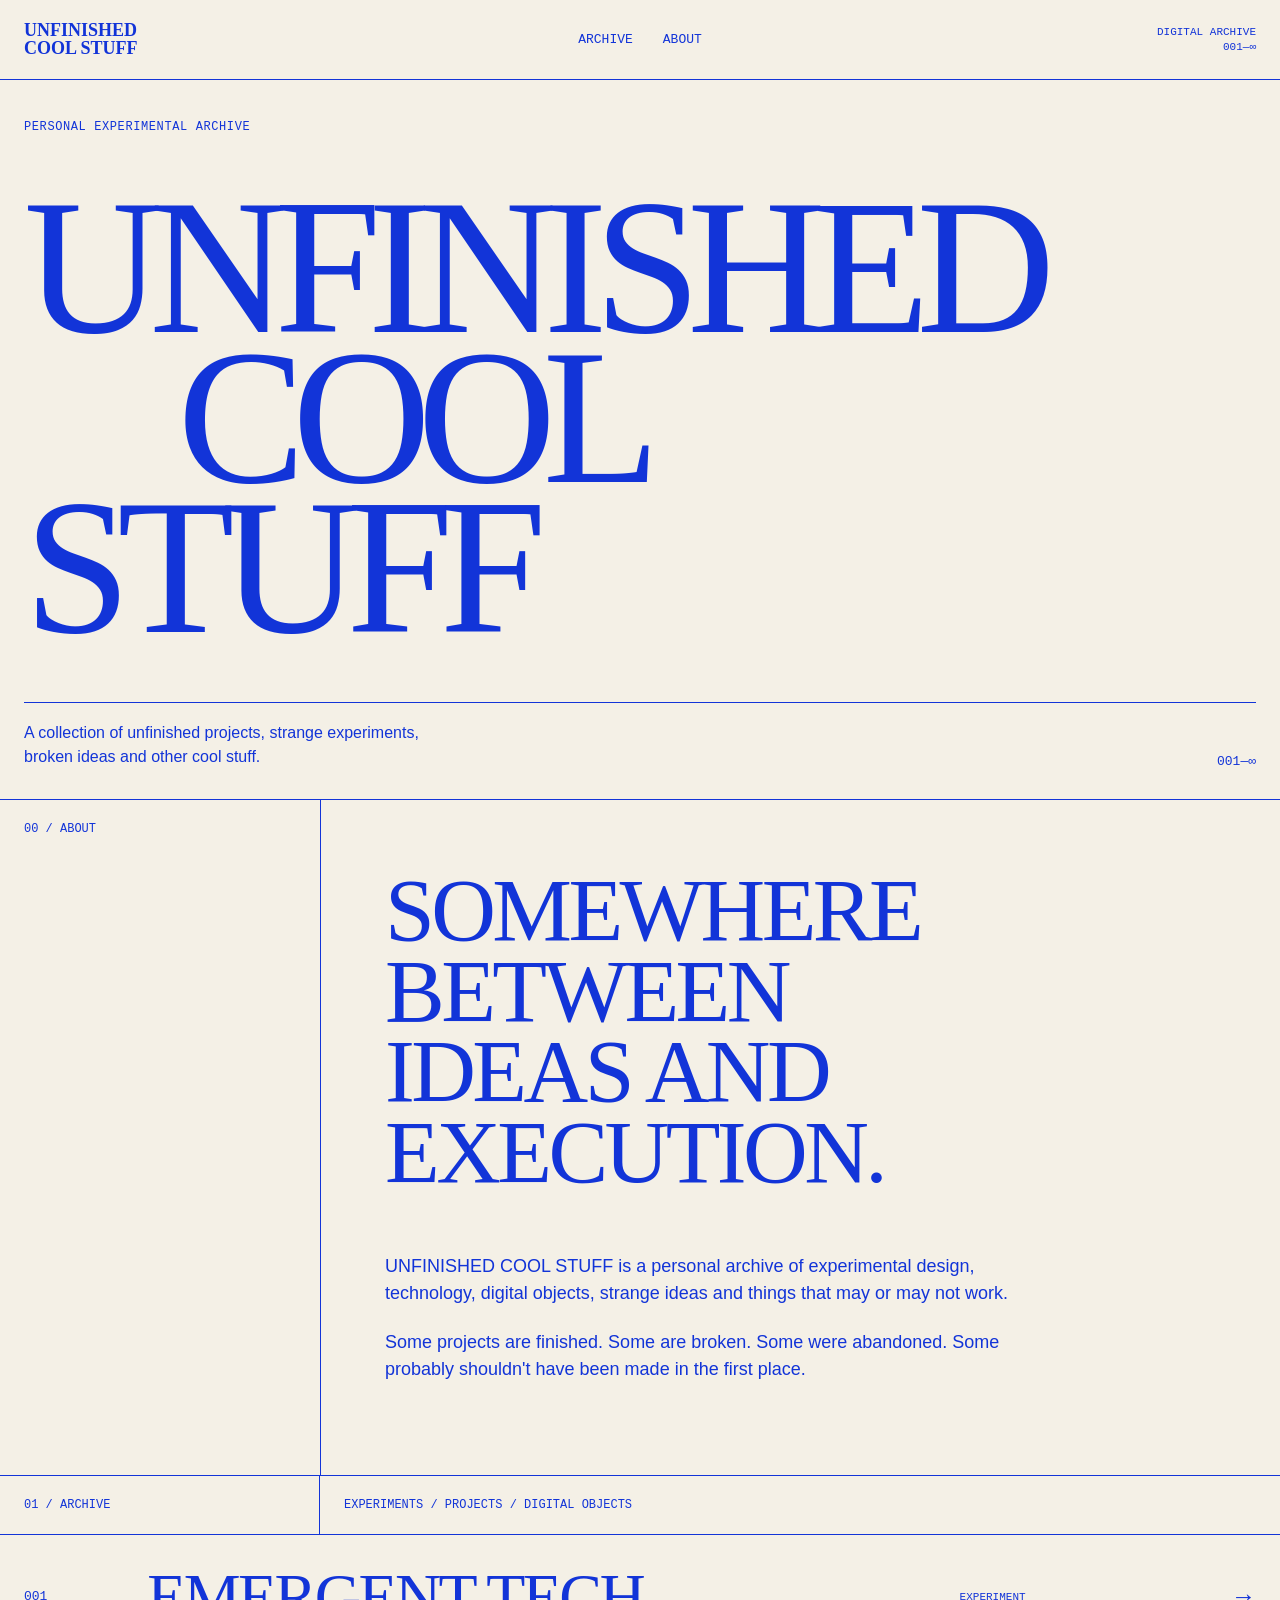
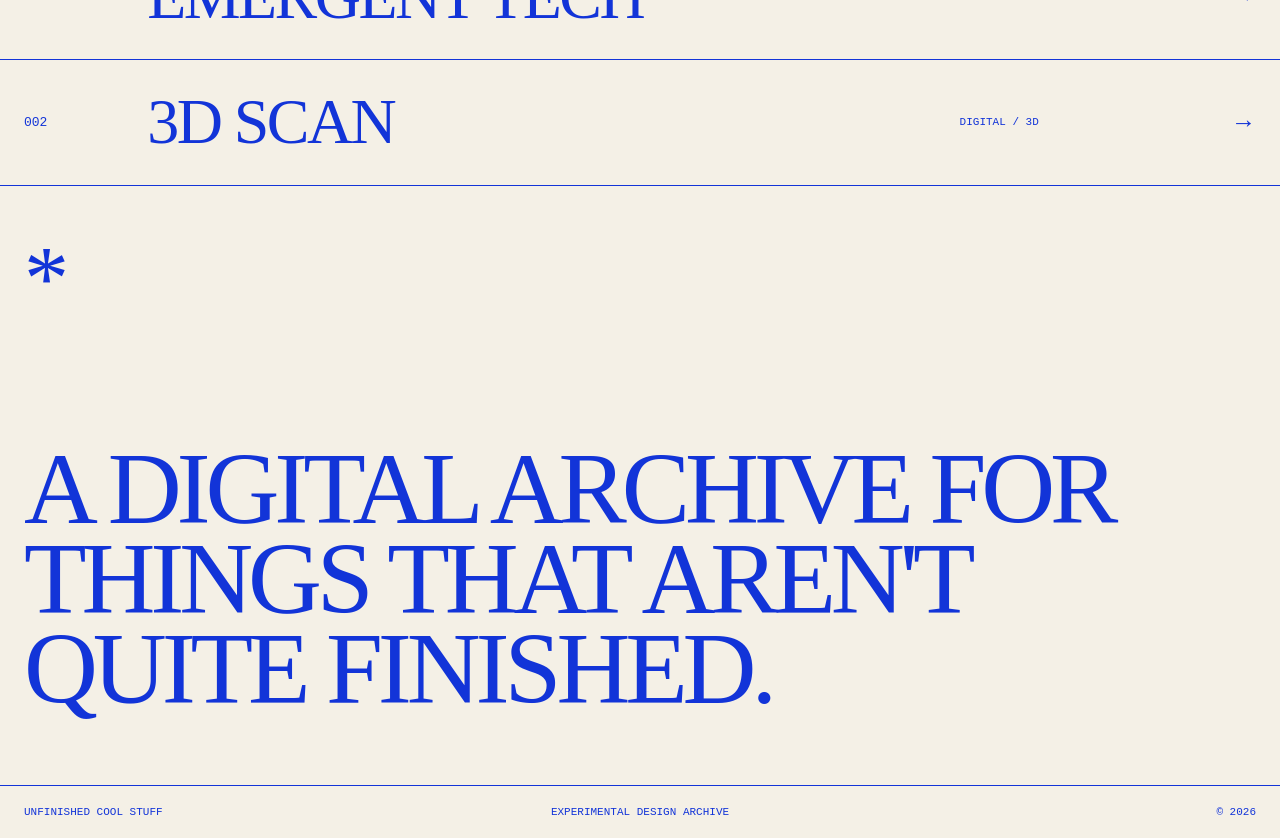
==== index.html @ f350b0df "Modify about section content in index.html Updated the about section text to reflect new content." ====
<!DOCTYPE html>
<html lang="en">
<head>
    <meta charset="UTF-8">
    <meta name="viewport" content="width=device-width, initial-scale=1.0">

    <title>UNFINISHED COOL STUFF</title>

    <link rel="stylesheet" href="style.css">
</head>

<body>

    <!-- =========================
         NAVIGATION
    ========================== -->

    <header class="site-header">

        <div class="site-logo">
            UNFINISHED<br>
            COOL STUFF
        </div>

        <nav class="main-nav">
            <a href="#archive">ARCHIVE</a>
            <a href="#about">ABOUT</a>
        </nav>

        <div class="site-meta">
            DIGITAL ARCHIVE<br>
            001—∞
        </div>

    </header>


    <!-- =========================
         HERO
    ========================== -->

    <main>

        <section class="hero">

            <div class="hero-label">
                PERSONAL EXPERIMENTAL ARCHIVE
            </div>

            <h1>
                UNFINISHED<br>
                <span>COOL</span><br>
                STUFF
            </h1>

            <div class="hero-bottom">

                <p>
                    A collection of unfinished projects,
                    strange experiments, broken ideas and
                    other cool stuff.
                </p>

                <div class="hero-number">
                    001—∞
                </div>

            </div>

        </section>


        <!-- =========================
             ABOUT
        ========================== -->

        <section class="about-section" id="about">

            <div class="section-number">
                00 / ABOUT
            </div>

            <div class="about-content">

                <h2>
    SOMEWHERE BETWEEN<br>
    IDEAS AND EXECUTION.
</h2>

                <p>
                    UNFINISHED COOL STUFF is a personal archive
                    of experimental design, technology,
                    digital objects, strange ideas and things
                    that may or may not work.
                </p>

                <p>
                    Some projects are finished.
                    Some are broken.
                    Some were abandoned.
                    Some probably shouldn't have been made
                    in the first place.
                </p>

            </div>

        </section>


        <!-- =========================
             PROJECT ARCHIVE
        ========================== -->

        <section class="archive-section" id="archive">

            <div class="section-header">

                <div class="section-number">
                    01 / ARCHIVE
                </div>

                <div class="section-description">
                    EXPERIMENTS / PROJECTS / DIGITAL OBJECTS
                </div>

            </div>


            <div class="project-list">

                <!-- PROJECT 001 -->

                <a
                    class="project"
                    href="projects/emergent-tech/"
                >

                    <div class="project-number">
                        001
                    </div>

                    <div class="project-title">
                        EMERGENT TECH
                    </div>

                    <div class="project-type">
                        EXPERIMENT
                    </div>

                    <div class="project-arrow">
                        →
                    </div>

                </a>


                <!-- PROJECT 002 -->

                <a
                    class="project"
                    href="projects/3d-scan/"
                >

                    <div class="project-number">
                        002
                    </div>

                    <div class="project-title">
                        3D SCAN
                    </div>

                    <div class="project-type">
                        DIGITAL / 3D
                    </div>

                    <div class="project-arrow">
                        →
                    </div>

                </a>

            </div>

        </section>


        <!-- =========================
             STATEMENT
        ========================== -->

        <section class="statement-section">

            <div class="statement-mark">
                *
            </div>

            <h2>
                A DIGITAL ARCHIVE FOR
                THINGS THAT AREN'T QUITE
                FINISHED.
            </h2>

        </section>

    </main>


    <!-- =========================
         FOOTER
    ========================== -->

    <footer class="site-footer">

        <div>
            UNFINISHED COOL STUFF
        </div>

        <div>
            EXPERIMENTAL DESIGN ARCHIVE
        </div>

        <div>
            © 2026
        </div>

    </footer>


    <script src="script.js"></script>

</body>
</html>
---- style.css ----
/* =========================================================
   BASIC RESET
========================================================= */

* {
    margin: 0;
    padding: 0;
    box-sizing: border-box;
}

html {
    scroll-behavior: smooth;
}

body {
    background: #f4f0e6;
    color: #1234d8;
    font-family: Arial, Helvetica, sans-serif;
}


/* =========================================================
   GENERAL
========================================================= */

a {
    color: inherit;
    text-decoration: none;
}

p {
    line-height: 1.5;
}


/* =========================================================
   HEADER
========================================================= */

.site-header {
    min-height: 80px;

    display: grid;
    grid-template-columns: 1fr auto 1fr;

    align-items: center;

    border-bottom: 1px solid #1234d8;

    padding: 18px 24px;
}

.site-logo {
    font-family: Georgia, "Times New Roman", serif;

    font-size: 18px;
    line-height: 0.95;

    font-weight: bold;
}

.main-nav {
    display: flex;
    gap: 30px;

    font-family: "Courier New", monospace;
    font-size: 13px;
}

.main-nav a:hover {
    text-decoration: underline;
}

.site-meta {
    justify-self: end;

    font-family: "Courier New", monospace;

    font-size: 11px;
    line-height: 1.3;

    text-align: right;
}


/* =========================================================
   HERO
========================================================= */

.hero {
    min-height: 720px;

    padding: 40px 24px 30px;

    display: flex;
    flex-direction: column;
    justify-content: space-between;

    border-bottom: 1px solid #1234d8;
}

.hero-label {
    font-family: "Courier New", monospace;

    font-size: 12px;
    letter-spacing: 0.05em;
}

.hero h1 {
    font-family: Georgia, "Times New Roman", serif;

    font-size: clamp(80px, 15vw, 230px);

    line-height: 0.78;

    letter-spacing: -0.07em;

    font-weight: normal;

    max-width: 1200px;
}

.hero h1 span {
    margin-left: 12vw;
}

.hero-bottom {
    display: flex;

    justify-content: space-between;

    align-items: end;

    border-top: 1px solid #1234d8;

    padding-top: 18px;
}

.hero-bottom p {
    max-width: 420px;

    font-size: 16px;
}

.hero-number {
    font-family: "Courier New", monospace;

    font-size: 13px;
}


/* =========================================================
   ABOUT
========================================================= */

.about-section {
    display: grid;

    grid-template-columns: 25% 75%;

    border-bottom: 1px solid #1234d8;

    min-height: 500px;
}

.section-number {
    font-family: "Courier New", monospace;

    font-size: 12px;

    padding: 22px 24px;
}

.about-content {
    border-left: 1px solid #1234d8;

    padding: 70px 8vw 70px 5vw;
}

.about-content h2 {
    font-family: Georgia, "Times New Roman", serif;

    font-size: clamp(45px, 7vw, 100px);

    line-height: 0.9;

    font-weight: normal;

    letter-spacing: -0.04em;

    margin-bottom: 60px;
}

.about-content p {
    max-width: 650px;

    font-size: 18px;

    margin-bottom: 22px;
}


/* =========================================================
   ARCHIVE
========================================================= */

.archive-section {
    border-bottom: 1px solid #1234d8;
}

.section-header {
    display: grid;

    grid-template-columns: 25% 75%;

    border-bottom: 1px solid #1234d8;
}

.section-header .section-number {
    border-right: 1px solid #1234d8;
}

.section-description {
    font-family: "Courier New", monospace;

    font-size: 12px;

    padding: 22px 24px;
}


/* =========================================================
   PROJECT LIST
========================================================= */

.project-list {
    width: 100%;
}

.project {
    display: grid;

    grid-template-columns: 10% 1fr 20% 50px;

    align-items: center;

    min-height: 125px;

    padding: 0 24px;

    border-bottom: 1px solid #1234d8;

    transition:
        background 0.2s ease,
        color 0.2s ease;
}

.project:last-child {
    border-bottom: none;
}

.project:hover {
    background: #1234d8;
    color: #f4f0e6;
}

.project-number {
    font-family: "Courier New", monospace;

    font-size: 13px;
}

.project-title {
    font-family: Georgia, "Times New Roman", serif;

    font-size: clamp(32px, 5vw, 70px);

    line-height: 1;

    letter-spacing: -0.04em;
}

.project-type {
    font-family: "Courier New", monospace;

    font-size: 11px;

    justify-self: start;
}

.project-arrow {
    font-size: 25px;

    justify-self: end;
}


/* =========================================================
   STATEMENT
========================================================= */

.statement-section {
    min-height: 600px;

    padding: 70px 24px;

    display: flex;

    flex-direction: column;

    justify-content: space-between;

    border-bottom: 1px solid #1234d8;
}

.statement-mark {
    font-family: Georgia, "Times New Roman", serif;

    font-size: 90px;

    line-height: 0.5;
}

.statement-section h2 {
    max-width: 1100px;

    font-family: Georgia, "Times New Roman", serif;

    font-size: clamp(50px, 8vw, 120px);

    line-height: 0.88;

    font-weight: normal;

    letter-spacing: -0.05em;
}


/* =========================================================
   FOOTER
========================================================= */

.site-footer {
    display: grid;

    grid-template-columns: 1fr 1fr 1fr;

    padding: 20px 24px;

    font-family: "Courier New", monospace;

    font-size: 11px;

    gap: 20px;
}

.site-footer div:nth-child(2) {
    text-align: center;
}

.site-footer div:nth-child(3) {
    text-align: right;
}


/* =========================================================
   PROJECT PAGE
   EMERGENT TECH / SURVIVING SSD
========================================================= */

.project-hero {
    min-height: 520px;

    padding: 40px 24px 50px;

    display: flex;
    flex-direction: column;
    justify-content: space-between;

    border-bottom: 1px solid #1234d8;
}

.project-hero .project-number {
    font-family: "Courier New", monospace;

    font-size: 12px;

    letter-spacing: 0.05em;
}

.project-hero h1 {
    font-family: Georgia, "Times New Roman", serif;

    font-size: clamp(70px, 13vw, 190px);

    line-height: 0.78;

    letter-spacing: -0.07em;

    font-weight: normal;

    max-width: 1200px;
}

.project-description {
    max-width: 600px;

    font-size: 18px;

    margin-top: 40px;
}


/* =========================================================
   PROJECT INFORMATION
========================================================= */

.project-info {
    border-bottom: 1px solid #1234d8;
}

.info-row {
    display: grid;

    grid-template-columns: 25% 75%;

    min-height: 65px;

    align-items: center;

    border-bottom: 1px solid #1234d8;

    padding: 0 24px;
}

.info-row:last-child {
    border-bottom: none;
}

.info-row span:first-child {
    font-family: "Courier New", monospace;

    font-size: 11px;
}

.info-row span:last-child {
    font-size: 14px;
}


/* =========================================================
   PROJECT SECTIONS
========================================================= */

.project-section {
    display: grid;

    grid-template-columns: 25% 75%;

    border-bottom: 1px solid #1234d8;

    min-height: 250px;
}

.section-label {
    font-family: "Courier New", monospace;

    font-size: 11px;

    padding: 24px;

    border-right: 1px solid #1234d8;
}

.project-section > p,
.project-note {
    padding: 60px 8vw 60px 5vw;

    max-width: 800px;

    font-size: 18px;
}


/* =========================================================
   FILE LIST
========================================================= */

.file-list {
    width: 100%;
}

.file-row {
    min-height: 95px;

    display: grid;

    grid-template-columns: 1fr auto;

    align-items: center;

    gap: 20px;

    padding: 20px 24px;

    border-bottom: 1px solid #1234d8;

    transition:
        background 0.2s ease,
        color 0.2s ease;
}

.file-row:last-child {
    border-bottom: none;
}

.file-row:hover {
    background: #1234d8;

    color: #f4f0e6;
}

.file-row span:first-child {
    font-family: Georgia, "Times New Roman", serif;

    font-size: clamp(24px, 3vw, 42px);

    line-height: 1;
}

.file-row span:last-child {
    font-family: "Courier New", monospace;

    font-size: 11px;

    text-align: right;
}


/* =========================================================
   PROJECT PAGE HEADER LINKS
========================================================= */

.site-header a:hover,
.site-footer a:hover {
    text-decoration: underline;
}


/* =========================================================
   MOBILE
========================================================= */

@media (max-width: 700px) {

    .site-header {
        grid-template-columns: 1fr auto;

        gap: 20px;
    }

    .site-meta {
        display: none;
    }

    .main-nav {
        gap: 15px;
    }

    .hero {
        min-height: 600px;

        padding: 30px 18px 20px;
    }

    .hero h1 {
        font-size: 20vw;
    }

    .hero h1 span {
        margin-left: 5vw;
    }

    .hero-bottom {
        flex-direction: column;

        align-items: flex-start;

        gap: 20px;
    }

    .about-section {
        grid-template-columns: 1fr;
    }

    .about-content {
        border-left: none;

        border-top: 1px solid #1234d8;

        padding: 50px 24px;
    }

    .section-header {
        grid-template-columns: 1fr;
    }

    .section-header .section-number {
        border-right: none;
    }

    .project {
        grid-template-columns: 45px 1fr 35px;

        padding: 20px 18px;

        min-height: 110px;
    }

    .project-type {
        display: none;
    }

    .project-title {
        font-size: 9vw;
    }

    .statement-section {
        min-height: 500px;

        padding: 50px 18px;
    }

    .site-footer {
        grid-template-columns: 1fr;

        gap: 10px;

        padding: 20px 18px;
    }

    .site-footer div:nth-child(2),
    .site-footer div:nth-child(3) {
        text-align: left;
    }


    /* PROJECT PAGES */

    .project-hero {
        min-height: 500px;

        padding: 30px 18px 40px;
    }

    .project-hero h1 {
        font-size: 20vw;
    }

    .project-description {
        font-size: 16px;

        margin-top: 30px;
    }

    .info-row {
        grid-template-columns: 1fr;

        gap: 8px;

        min-height: 85px;

        padding: 18px;
    }

    .project-section {
        grid-template-columns: 1fr;
    }

    .section-label {
        border-right: none;

        border-bottom: 1px solid #1234d8;

        padding: 18px;
    }

    .project-section > p,
    .project-note {
        padding: 40px 18px;

        font-size: 16px;
    }

    .file-row {
        grid-template-columns: 1fr;

        gap: 10px;

        padding: 22px 18px;
    }

    .file-row span:last-child {
        text-align: left;
    }

}
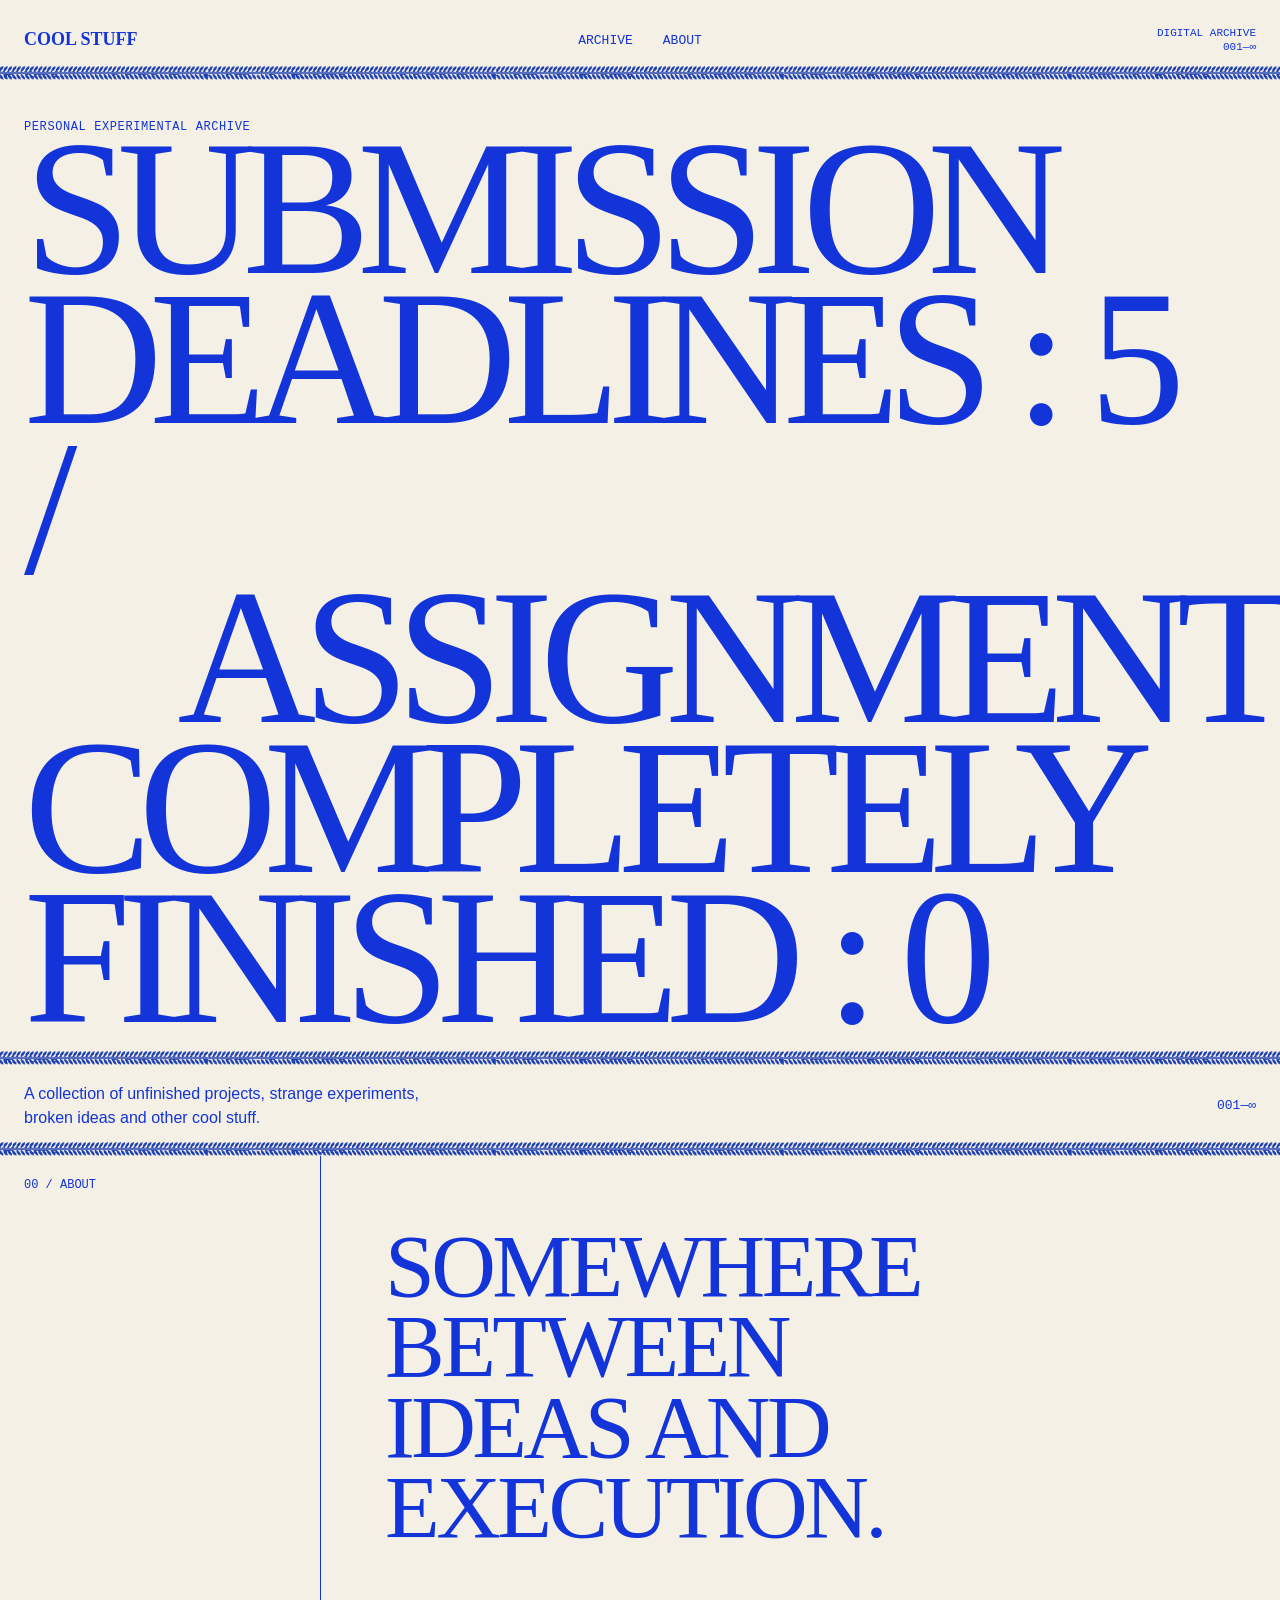
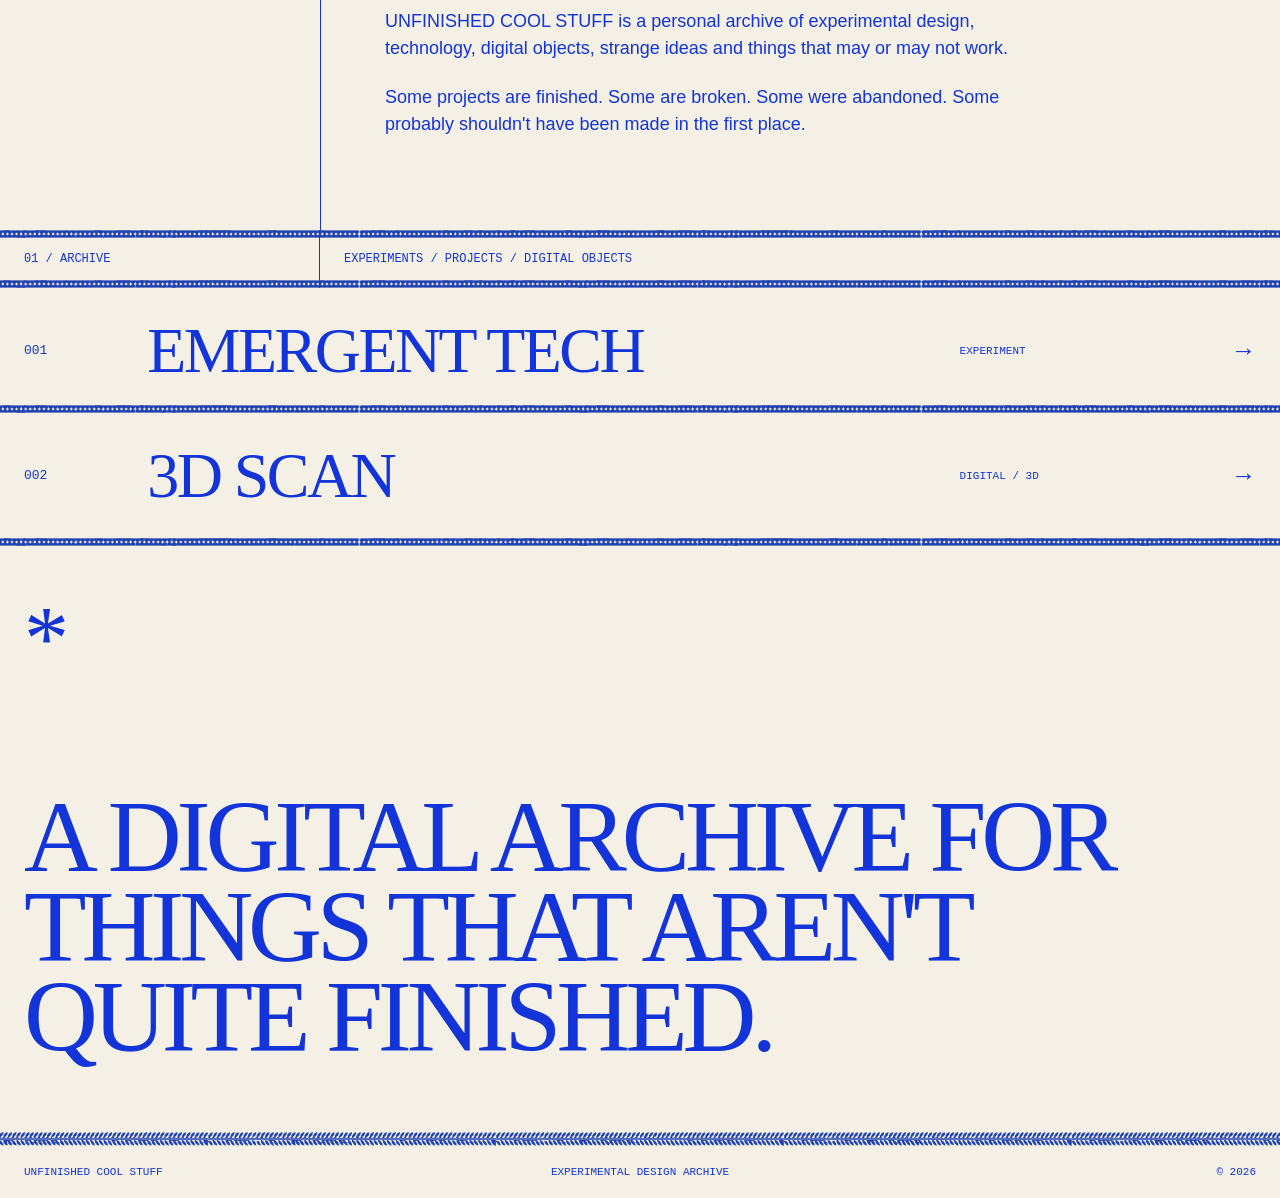
==== commit 557a6195: "Modify hero section with submission details Updated the hero section to include submission deadlines" ====
--- a/index.html
+++ b/index.html
@@ -18,7 +18,7 @@
     <header class="site-header">
 
         <div class="site-logo">
-            UNFINISHED<br>
+           
             COOL STUFF
         </div>
 
@@ -48,10 +48,11 @@
             </div>
 
             <h1>
-                UNFINISHED<br>
-                <span>COOL</span><br>
-                STUFF
-            </h1>
+    SUBMISSION<br>
+    DEADLINES : 5 /<br>
+    <span>ASSIGNMENTS</span><br>
+    COMPLETELY FINISHED : 0
+</h1>
 
             <div class="hero-bottom">
 
--- a/style.css
+++ b/style.css
@@ -34,6 +34,37 @@
 
 
 /* =========================================================
+   PATTERN STRIP
+========================================================= */
+
+/*
+   The original PNG is 843 × 51 px.
+
+   It is displayed at a small height and repeated horizontally.
+   "contain" behaviour is achieved by keeping the image's
+   natural aspect ratio with auto width.
+
+   This replaces the old horizontal blue borders.
+*/
+
+:root {
+    --pattern-height: 14px;
+}
+
+.pattern-strip {
+    width: 100%;
+    height: var(--pattern-height);
+
+    background-image: url("assets/pattern-strip.png");
+    background-repeat: repeat-x;
+    background-position: center center;
+    background-size: auto var(--pattern-height);
+
+    flex-shrink: 0;
+}
+
+
+/* =========================================================
    HEADER
 ========================================================= */
 
@@ -45,9 +76,26 @@
 
     align-items: center;
 
-    border-bottom: 1px solid #1234d8;
-
     padding: 18px 24px;
+
+    position: relative;
+}
+
+.site-header::after {
+    content: "";
+
+    position: absolute;
+
+    left: 0;
+    right: 0;
+    bottom: 0;
+
+    height: var(--pattern-height);
+
+    background-image: url("assets/pattern-strip.png");
+    background-repeat: repeat-x;
+    background-position: center center;
+    background-size: auto var(--pattern-height);
 }
 
 .site-logo {
@@ -90,13 +138,30 @@
 .hero {
     min-height: 720px;
 
-    padding: 40px 24px 30px;
+    padding: 40px 24px 35px;
 
     display: flex;
     flex-direction: column;
     justify-content: space-between;
 
-    border-bottom: 1px solid #1234d8;
+    position: relative;
+}
+
+.hero::after {
+    content: "";
+
+    position: absolute;
+
+    left: 0;
+    right: 0;
+    bottom: 0;
+
+    height: var(--pattern-height);
+
+    background-image: url("assets/pattern-strip.png");
+    background-repeat: repeat-x;
+    background-position: center center;
+    background-size: auto var(--pattern-height);
 }
 
 .hero-label {
@@ -129,23 +194,48 @@
 
     justify-content: space-between;
 
-    align-items: end;
-
-    border-top: 1px solid #1234d8;
+    align-items: center;
 
     padding-top: 18px;
+
+    position: relative;
+}
+
+.hero-bottom::before {
+    content: "";
+
+    position: absolute;
+
+    left: -24px;
+    right: -24px;
+    top: 18px;
+
+    height: var(--pattern-height);
+
+    background-image: url("assets/pattern-strip.png");
+    background-repeat: repeat-x;
+    background-position: center center;
+    background-size: auto var(--pattern-height);
 }
 
 .hero-bottom p {
     max-width: 420px;
 
     font-size: 16px;
+
+    padding-top: 22px;
+
+    transform: translateY(9px);
 }
 
 .hero-number {
     font-family: "Courier New", monospace;
 
     font-size: 13px;
+
+    padding-top: 22px;
+
+    transform: translateY(9px);
 }
 
 
@@ -158,9 +248,9 @@
 
     grid-template-columns: 25% 75%;
 
-    border-bottom: 1px solid #1234d8;
-
     min-height: 500px;
+
+    position: relative;
 }
 
 .section-number {
@@ -205,7 +295,7 @@
 ========================================================= */
 
 .archive-section {
-    border-bottom: 1px solid #1234d8;
+    position: relative;
 }
 
 .section-header {
@@ -213,11 +303,53 @@
 
     grid-template-columns: 25% 75%;
 
-    border-bottom: 1px solid #1234d8;
+    position: relative;
+}
+
+
+/* Small pattern separator over ARCHIVE heading */
+
+.archive-section::before {
+    content: "";
+
+    position: absolute;
+
+    left: 0;
+    right: 0;
+    top: 0;
+
+    height: 8px;
+
+    background-image: url("assets/pattern-list.png");
+    background-repeat: repeat-x;
+    background-position: center center;
+    background-size: auto 8px;
+}
+
+
+/* Small pattern separator under ARCHIVE heading */
+
+.section-header::after {
+    content: "";
+
+    position: absolute;
+
+    left: 0;
+    right: 0;
+    bottom: 0;
+
+    height: 8px;
+
+    background-image: url("assets/pattern-list.png");
+    background-repeat: repeat-x;
+    background-position: center center;
+    background-size: auto 8px;
 }
 
 .section-header .section-number {
     border-right: 1px solid #1234d8;
+
+    padding-bottom: 22px;
 }
 
 .section-description {
@@ -248,16 +380,50 @@
 
     padding: 0 24px;
 
-    border-bottom: 1px solid #1234d8;
+    position: relative;
 
     transition:
         background 0.2s ease,
         color 0.2s ease;
 }
 
-.project:last-child {
-    border-bottom: none;
-}
+
+/* Small pattern between projects */
+
+.project:not(:last-child)::after {
+    content: "";
+
+    position: absolute;
+
+    left: 0;
+    right: 0;
+    bottom: 0;
+
+    height: 8px;
+
+    background-image: url("assets/pattern-list.png");
+    background-repeat: repeat-x;
+    background-position: center center;
+    background-size: auto 8px;
+}
+
+
+/* Small pattern at bottom of entire list */
+
+.project-list::after {
+    content: "";
+
+    display: block;
+
+    width: 100%;
+    height: 8px;
+
+    background-image: url("assets/pattern-list.png");
+    background-repeat: repeat-x;
+    background-position: center center;
+    background-size: auto 8px;
+}
+
 
 .project:hover {
     background: #1234d8;
@@ -302,7 +468,7 @@
 .statement-section {
     min-height: 600px;
 
-    padding: 70px 24px;
+    padding: 70px 24px calc(70px + var(--pattern-height));
 
     display: flex;
 
@@ -310,7 +476,24 @@
 
     justify-content: space-between;
 
-    border-bottom: 1px solid #1234d8;
+    position: relative;
+}
+
+.statement-section::after {
+    content: "";
+
+    position: absolute;
+
+    left: 0;
+    right: 0;
+    bottom: 0;
+
+    height: var(--pattern-height);
+
+    background-image: url("assets/pattern-strip.png");
+    background-repeat: repeat-x;
+    background-position: center center;
+    background-size: auto var(--pattern-height);
 }
 
 .statement-mark {
@@ -365,19 +548,35 @@
 
 /* =========================================================
    PROJECT PAGE
-   EMERGENT TECH / SURVIVING SSD
 ========================================================= */
 
 .project-hero {
     min-height: 520px;
 
-    padding: 40px 24px 50px;
+    padding: 40px 24px calc(50px + var(--pattern-height));
 
     display: flex;
     flex-direction: column;
     justify-content: space-between;
 
-    border-bottom: 1px solid #1234d8;
+    position: relative;
+}
+
+.project-hero::after {
+    content: "";
+
+    position: absolute;
+
+    left: 0;
+    right: 0;
+    bottom: 0;
+
+    height: var(--pattern-height);
+
+    background-image: url("assets/pattern-strip.png");
+    background-repeat: repeat-x;
+    background-position: center center;
+    background-size: auto var(--pattern-height);
 }
 
 .project-hero .project-number {
@@ -416,7 +615,7 @@
 ========================================================= */
 
 .project-info {
-    border-bottom: 1px solid #1234d8;
+    position: relative;
 }
 
 .info-row {
@@ -428,13 +627,26 @@
 
     align-items: center;
 
-    border-bottom: 1px solid #1234d8;
-
     padding: 0 24px;
-}
-
-.info-row:last-child {
-    border-bottom: none;
+
+    position: relative;
+}
+
+.info-row:not(:last-child)::after {
+    content: "";
+
+    position: absolute;
+
+    left: 0;
+    right: 0;
+    bottom: 0;
+
+    height: var(--pattern-height);
+
+    background-image: url("assets/pattern-strip.png");
+    background-repeat: repeat-x;
+    background-position: center center;
+    background-size: auto var(--pattern-height);
 }
 
 .info-row span:first-child {
@@ -457,9 +669,26 @@
 
     grid-template-columns: 25% 75%;
 
-    border-bottom: 1px solid #1234d8;
-
     min-height: 250px;
+
+    position: relative;
+}
+
+.project-section::after {
+    content: "";
+
+    position: absolute;
+
+    left: 0;
+    right: 0;
+    bottom: 0;
+
+    height: var(--pattern-height);
+
+    background-image: url("assets/pattern-strip.png");
+    background-repeat: repeat-x;
+    background-position: center center;
+    background-size: auto var(--pattern-height);
 }
 
 .section-label {
@@ -474,7 +703,7 @@
 
 .project-section > p,
 .project-note {
-    padding: 60px 8vw 60px 5vw;
+    padding: 60px 8vw calc(60px + var(--pattern-height)) 5vw;
 
     max-width: 800px;
 
@@ -503,15 +732,28 @@
 
     padding: 20px 24px;
 
-    border-bottom: 1px solid #1234d8;
+    position: relative;
 
     transition:
         background 0.2s ease,
         color 0.2s ease;
 }
 
-.file-row:last-child {
-    border-bottom: none;
+.file-row:not(:last-child)::after {
+    content: "";
+
+    position: absolute;
+
+    left: 0;
+    right: 0;
+    bottom: 0;
+
+    height: var(--pattern-height);
+
+    background-image: url("assets/pattern-strip.png");
+    background-repeat: repeat-x;
+    background-position: center center;
+    background-size: auto var(--pattern-height);
 }
 
 .file-row:hover {
@@ -553,10 +795,19 @@
 
 @media (max-width: 700px) {
 
+    :root {
+        --pattern-height: 12px;
+    }
+
+
+    /* HEADER */
+
     .site-header {
         grid-template-columns: 1fr auto;
 
         gap: 20px;
+
+        padding: 18px 18px 30px;
     }
 
     .site-meta {
@@ -567,10 +818,13 @@
         gap: 15px;
     }
 
+
+    /* HERO */
+
     .hero {
         min-height: 600px;
 
-        padding: 30px 18px 20px;
+        padding: 30px 18px 42px;
     }
 
     .hero h1 {
@@ -589,25 +843,62 @@
         gap: 20px;
     }
 
+
+    /* ABOUT */
+
     .about-section {
         grid-template-columns: 1fr;
+
+        padding-bottom: var(--pattern-height);
     }
 
     .about-content {
         border-left: none;
 
-        border-top: 1px solid #1234d8;
-
-        padding: 50px 24px;
-    }
+        padding: 50px 24px 70px;
+
+        position: relative;
+    }
+
+    .about-content::before {
+        content: "";
+
+        position: absolute;
+
+        left: 0;
+        right: 0;
+        top: 0;
+
+        height: var(--pattern-height);
+
+        background-image: url("assets/pattern-strip.png");
+        background-repeat: repeat-x;
+        background-position: center center;
+        background-size: auto var(--pattern-height);
+    }
+
+
+    /* ARCHIVE */
 
     .section-header {
         grid-template-columns: 1fr;
+
+        padding-bottom: var(--pattern-height);
     }
 
     .section-header .section-number {
         border-right: none;
-    }
+
+        padding-bottom: 22px;
+    }
+
+    .section-description {
+        padding-top: 0;
+        padding-bottom: 22px;
+    }
+
+
+    /* PROJECTS */
 
     .project {
         grid-template-columns: 45px 1fr 35px;
@@ -625,11 +916,17 @@
         font-size: 9vw;
     }
 
+
+    /* STATEMENT */
+
     .statement-section {
         min-height: 500px;
 
-        padding: 50px 18px;
-    }
+        padding: 50px 18px calc(50px + var(--pattern-height));
+    }
+
+
+    /* FOOTER */
 
     .site-footer {
         grid-template-columns: 1fr;
@@ -650,7 +947,7 @@
     .project-hero {
         min-height: 500px;
 
-        padding: 30px 18px 40px;
+        padding: 30px 18px calc(40px + var(--pattern-height));
     }
 
     .project-hero h1 {
@@ -680,14 +977,33 @@
     .section-label {
         border-right: none;
 
-        border-bottom: 1px solid #1234d8;
-
         padding: 18px;
+
+        position: relative;
+
+        padding-bottom: 30px;
+    }
+
+    .section-label::after {
+        content: "";
+
+        position: absolute;
+
+        left: 0;
+        right: 0;
+        bottom: 0;
+
+        height: var(--pattern-height);
+
+        background-image: url("assets/pattern-strip.png");
+        background-repeat: repeat-x;
+        background-position: center center;
+        background-size: auto var(--pattern-height);
     }
 
     .project-section > p,
     .project-note {
-        padding: 40px 18px;
+        padding: 40px 18px calc(40px + var(--pattern-height));
 
         font-size: 16px;
     }
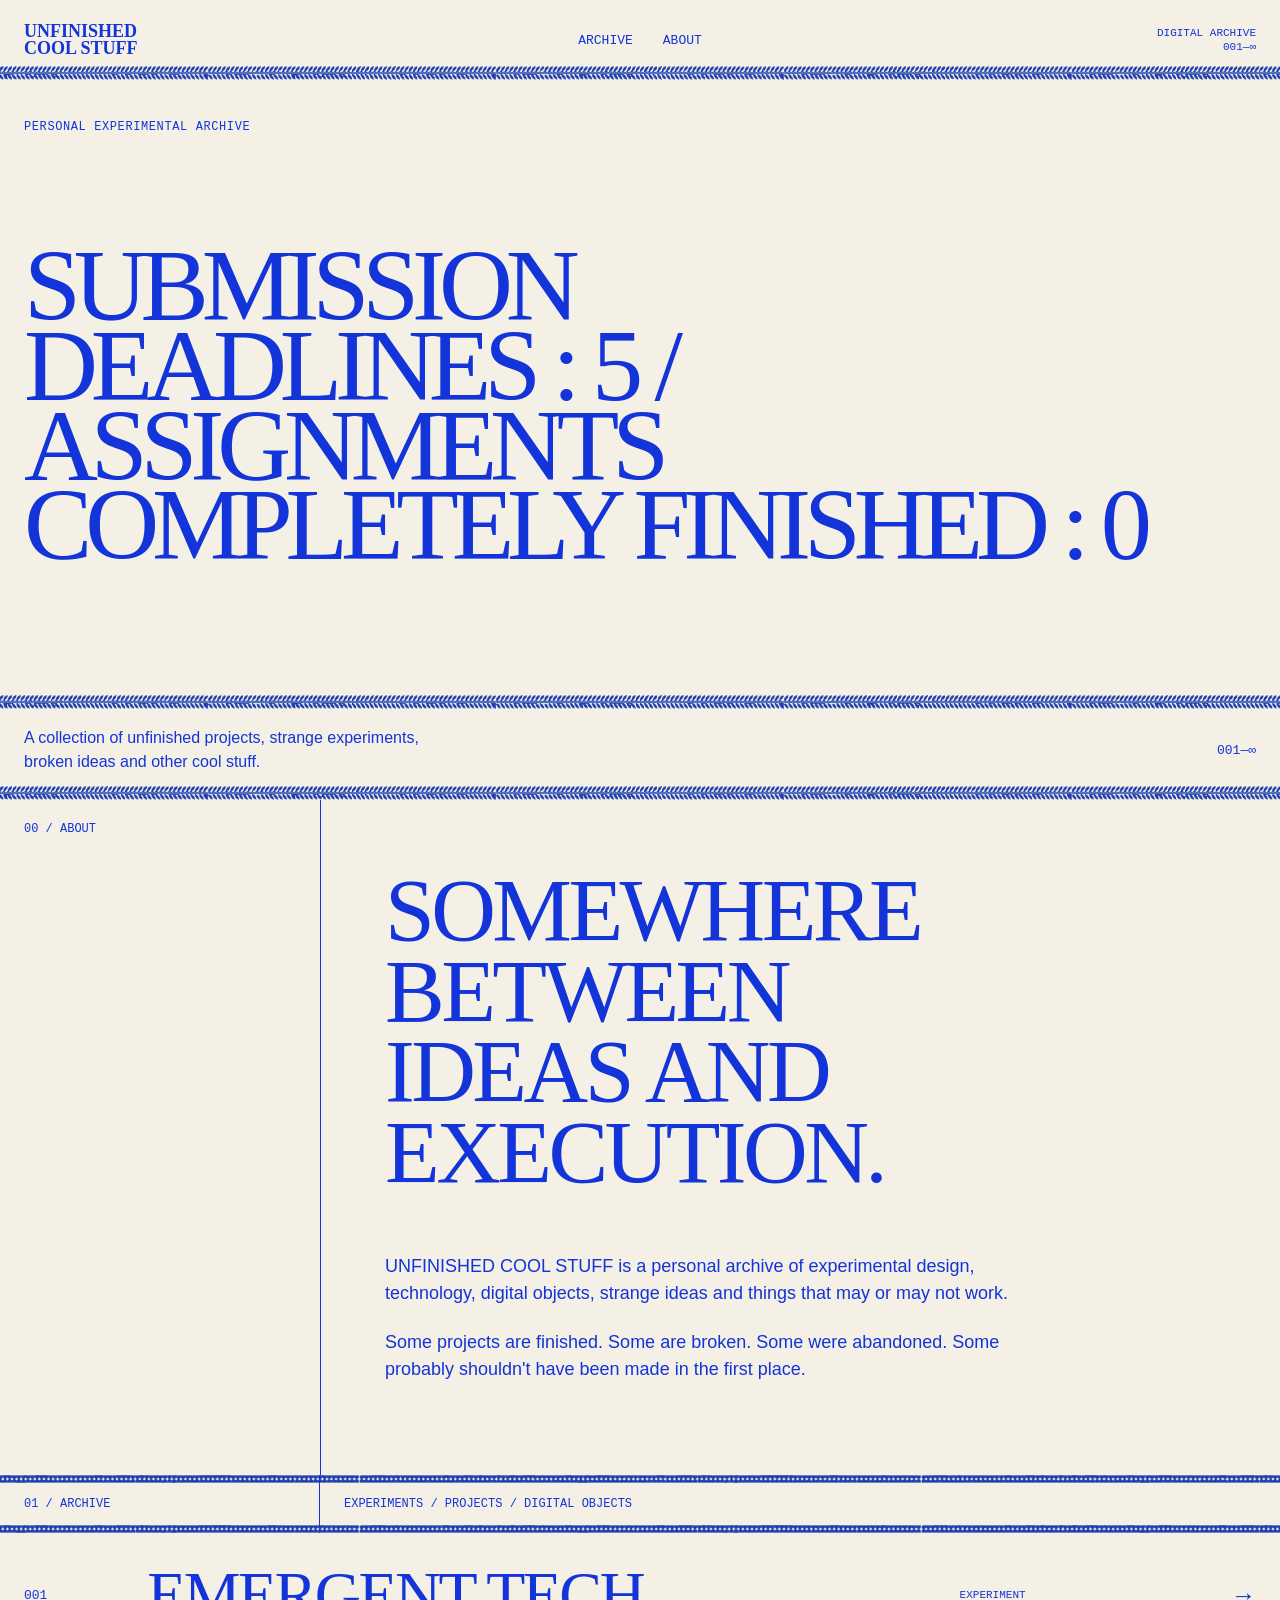
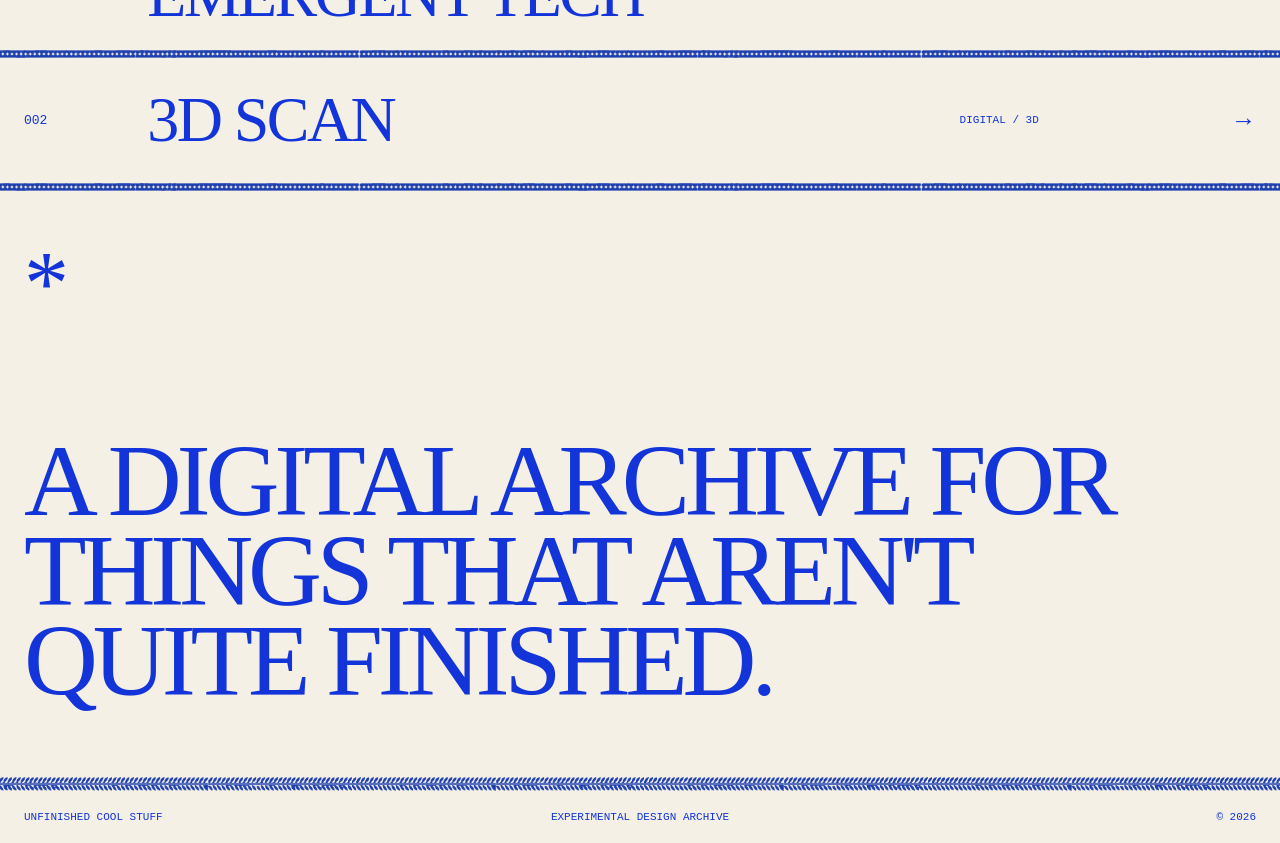
==== commit 2e8e1495: "Fix HTML structure and formatting" ====
--- a/index.html
+++ b/index.html
@@ -18,9 +18,9 @@
     <header class="site-header">
 
         <div class="site-logo">
-           
-            COOL STUFF
-        </div>
+    UNFINISHED<br>
+    COOL STUFF
+</div>
 
         <nav class="main-nav">
             <a href="#archive">ARCHIVE</a>
@@ -50,7 +50,7 @@
             <h1>
     SUBMISSION<br>
     DEADLINES : 5 /<br>
-    <span>ASSIGNMENTS</span><br>
+    ASSIGNMENTS<br>
     COMPLETELY FINISHED : 0
 </h1>
 
--- a/style.css
+++ b/style.css
@@ -174,7 +174,7 @@
 .hero h1 {
     font-family: Georgia, "Times New Roman", serif;
 
-    font-size: clamp(80px, 15vw, 230px);
+    font-size: clamp(55px, 8vw, 120px);
 
     line-height: 0.78;
 
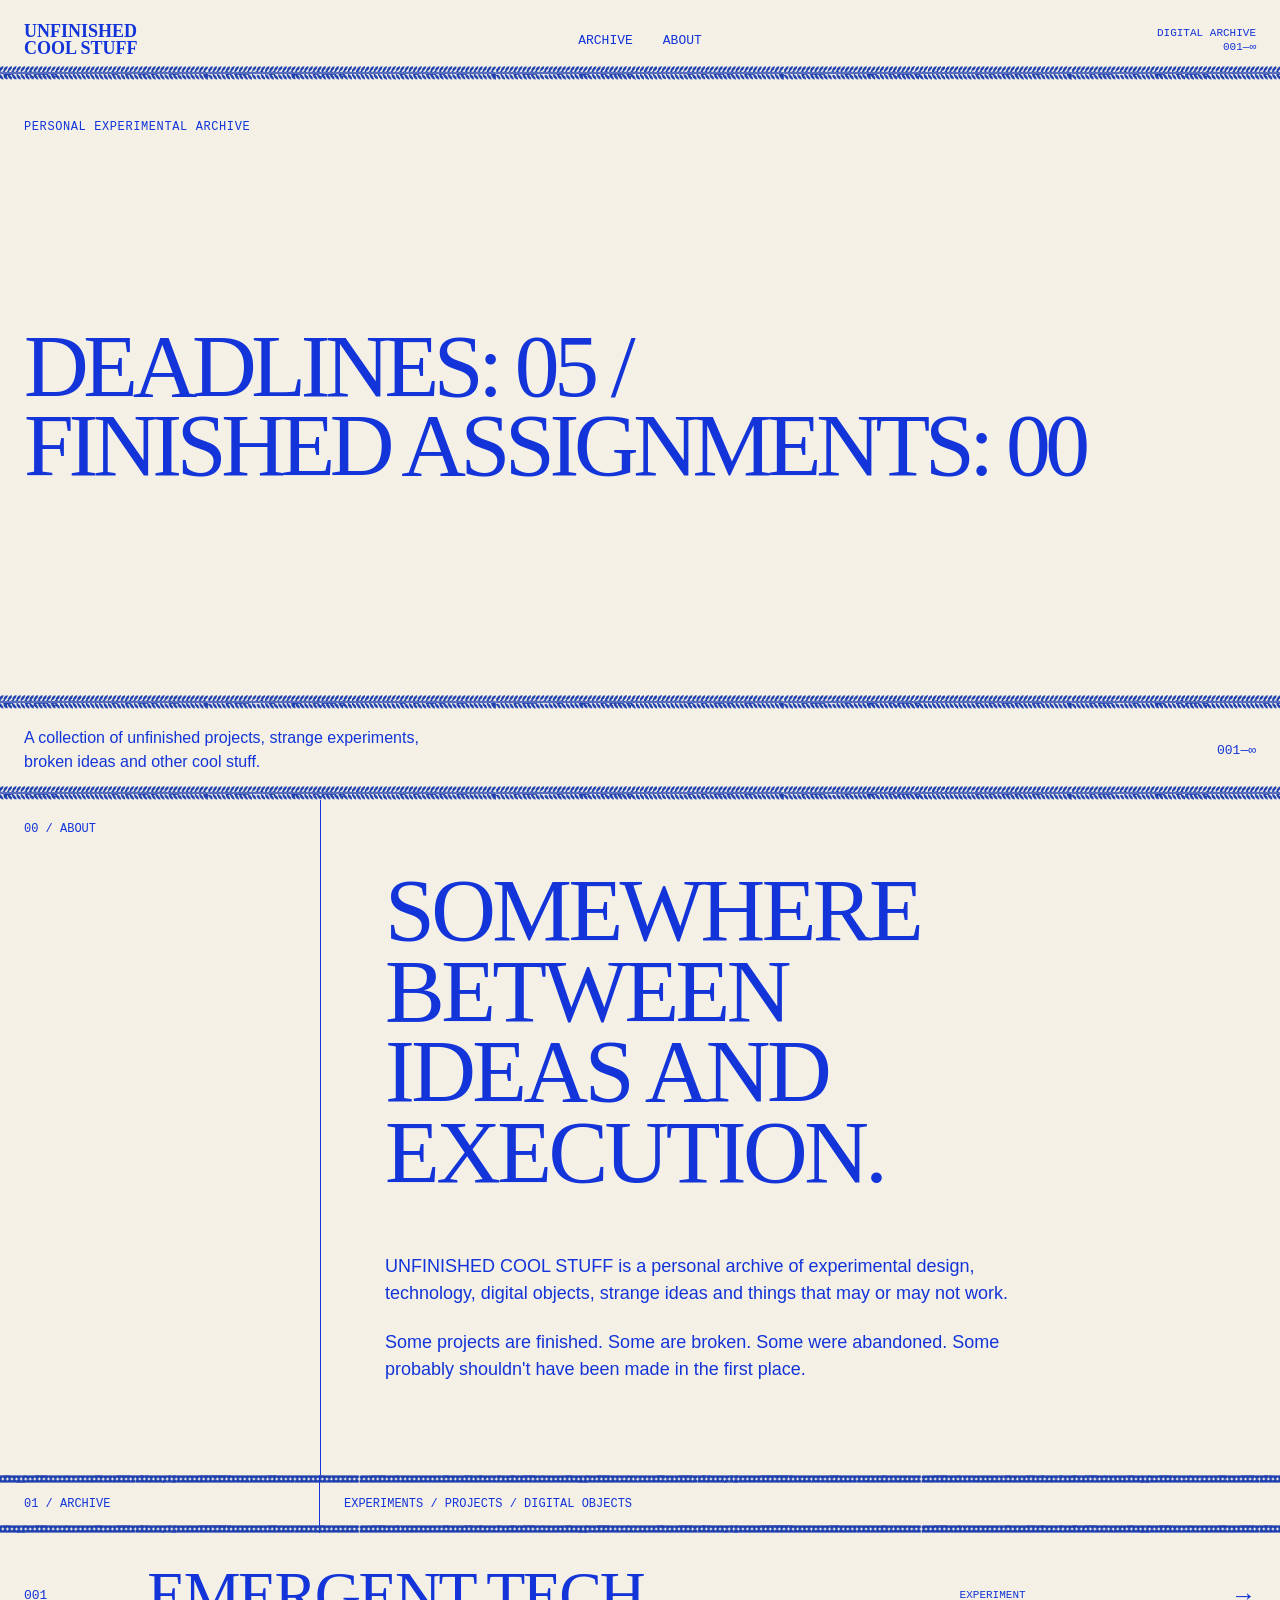
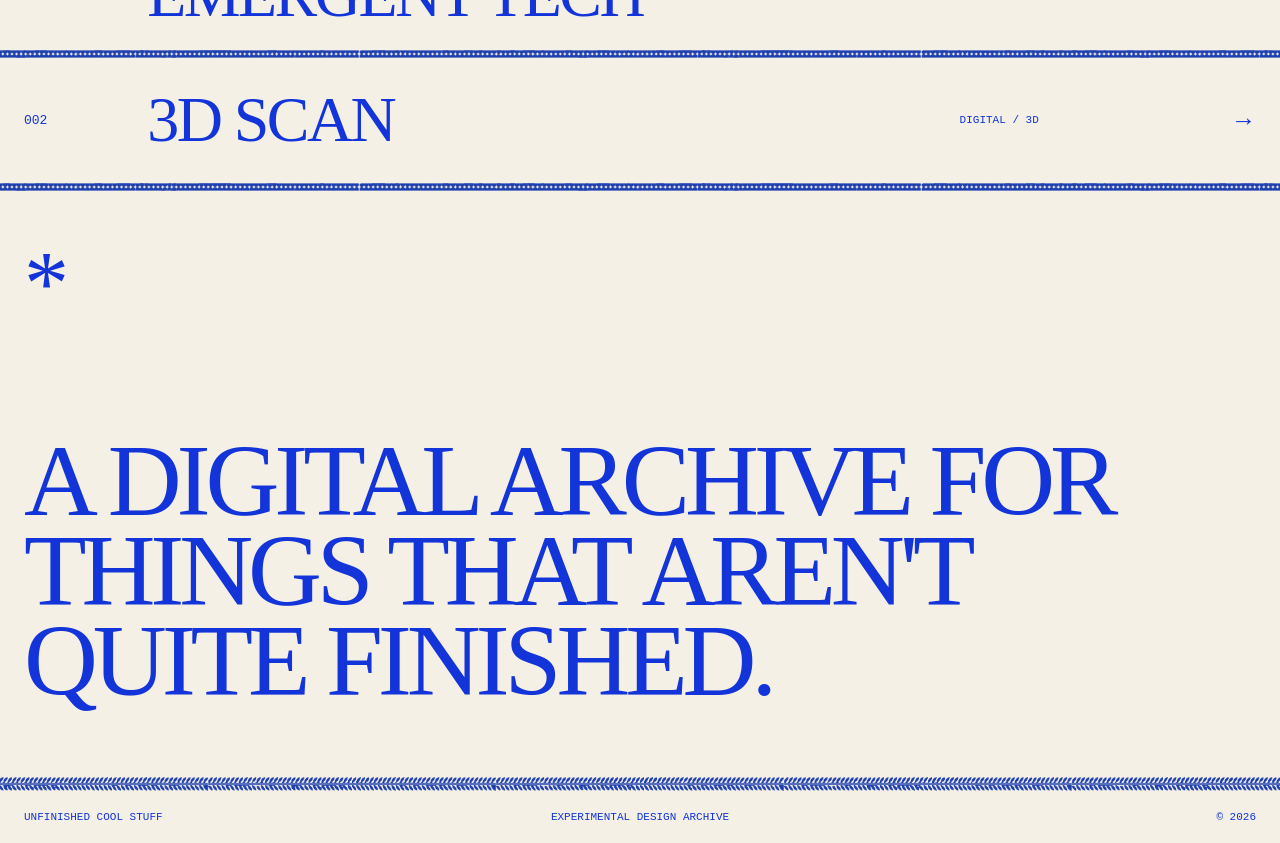
==== commit 0b098625: "Fix formatting issues in index.html" ====
--- a/index.html
+++ b/index.html
@@ -48,10 +48,8 @@
             </div>
 
             <h1>
-    SUBMISSION<br>
-    DEADLINES : 5 /<br>
-    ASSIGNMENTS<br>
-    COMPLETELY FINISHED : 0
+    DEADLINES: 05 /<br>
+    FINISHED ASSIGNMENTS: 00
 </h1>
 
             <div class="hero-bottom">
--- a/style.css
+++ b/style.css
@@ -174,15 +174,15 @@
 .hero h1 {
     font-family: Georgia, "Times New Roman", serif;
 
-    font-size: clamp(55px, 8vw, 120px);
-
-    line-height: 0.78;
-
-    letter-spacing: -0.07em;
+    font-size: clamp(55px, 7vw, 120px);
+
+    line-height: 0.88;
+
+    letter-spacing: -0.06em;
 
     font-weight: normal;
 
-    max-width: 1200px;
+    max-width: 1400px;
 }
 
 .hero h1 span {
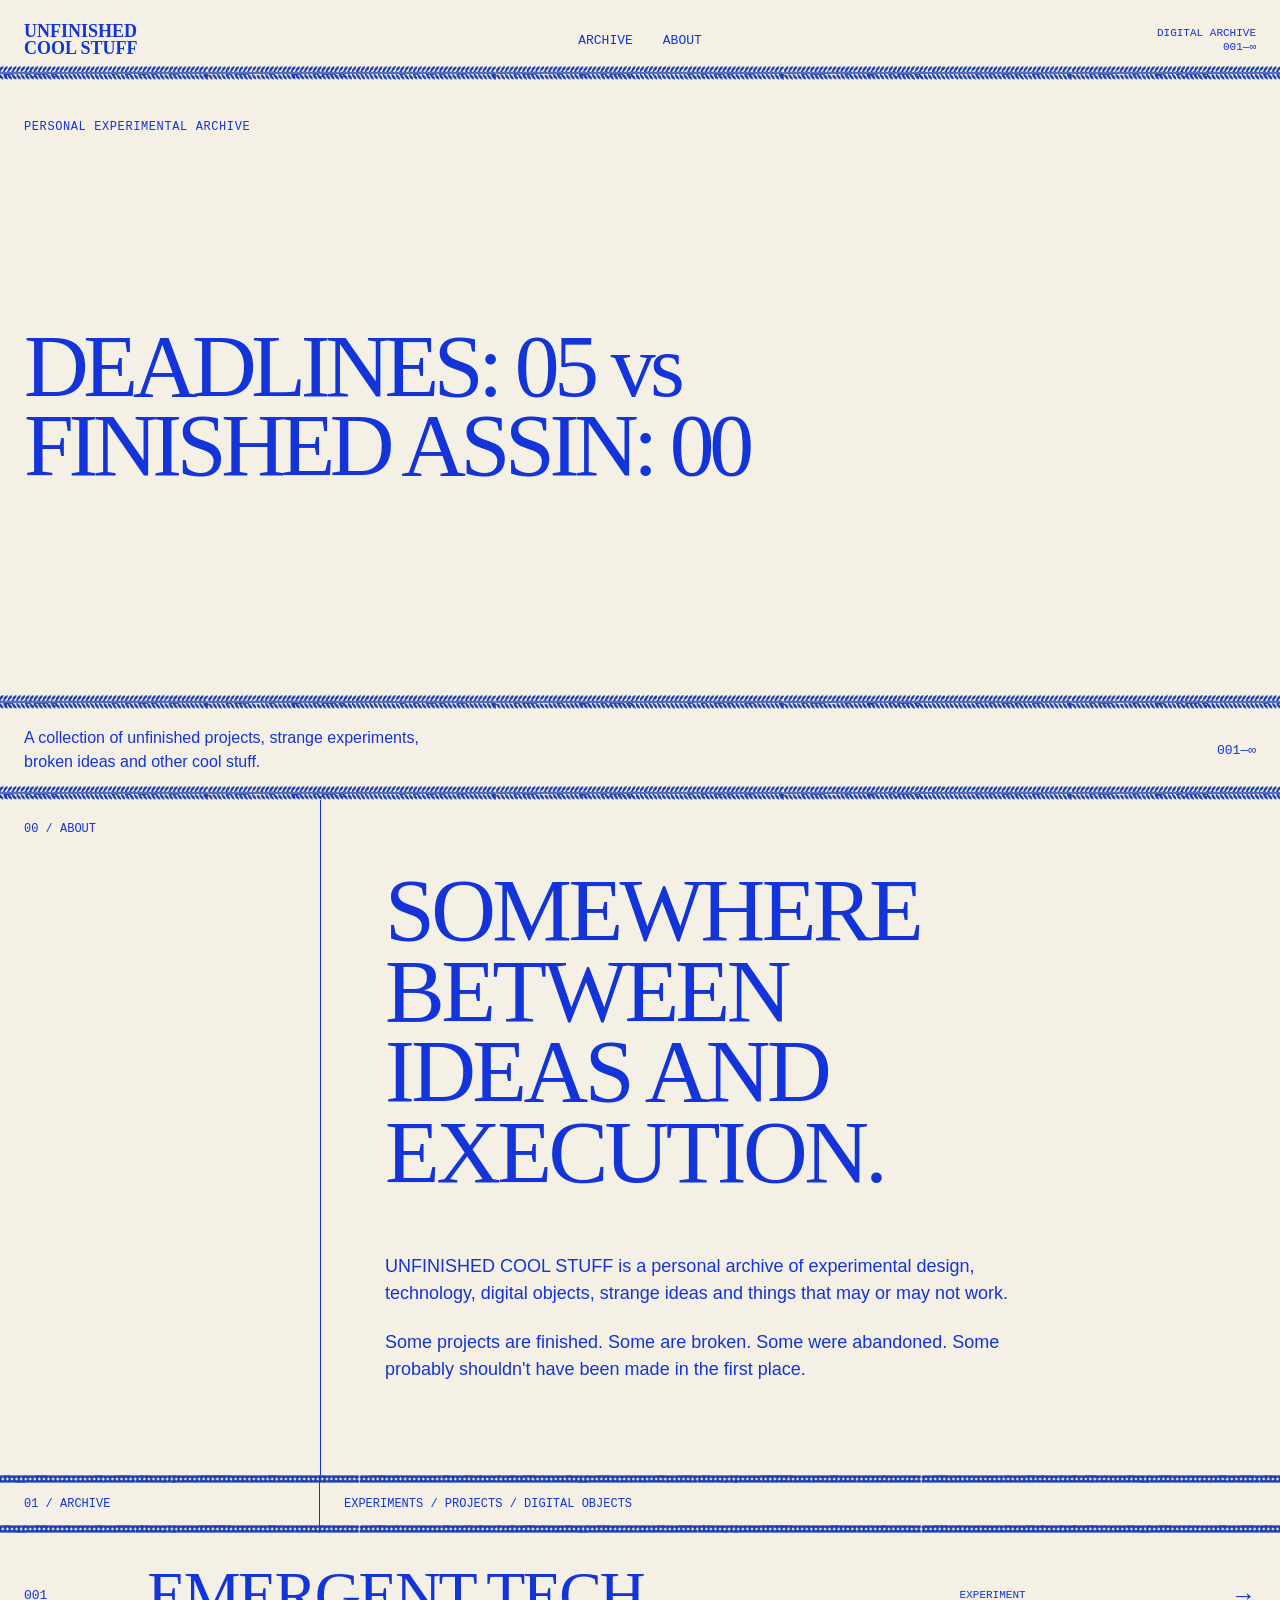
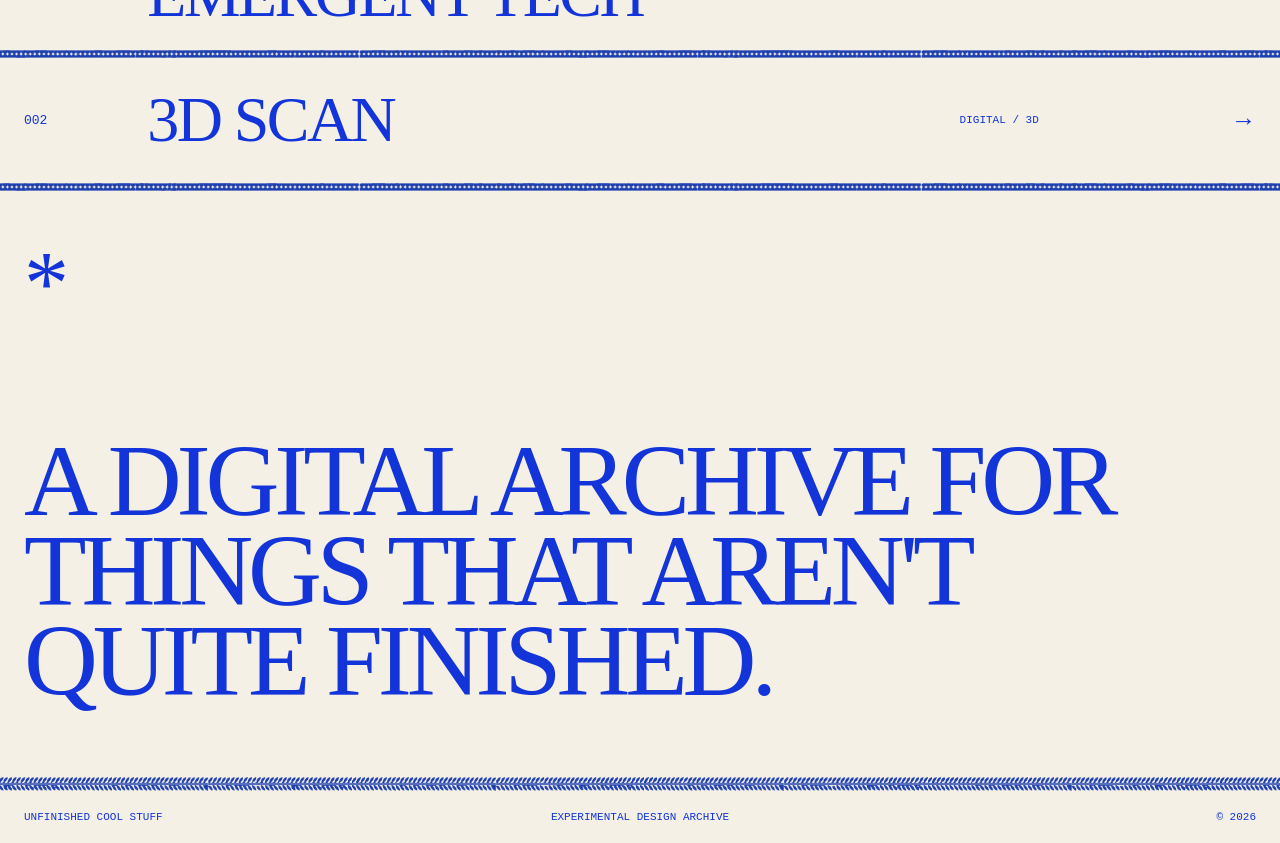
==== commit fd401272: "Fix HTML formatting and update project details" ====
--- a/index.html
+++ b/index.html
@@ -48,8 +48,8 @@
             </div>
 
             <h1>
-    DEADLINES: 05 /<br>
-    FINISHED ASSIGNMENTS: 00
+    DEADLINES: 05 vs<br>
+    FINISHED ASSIN: 00
 </h1>
 
             <div class="hero-bottom">
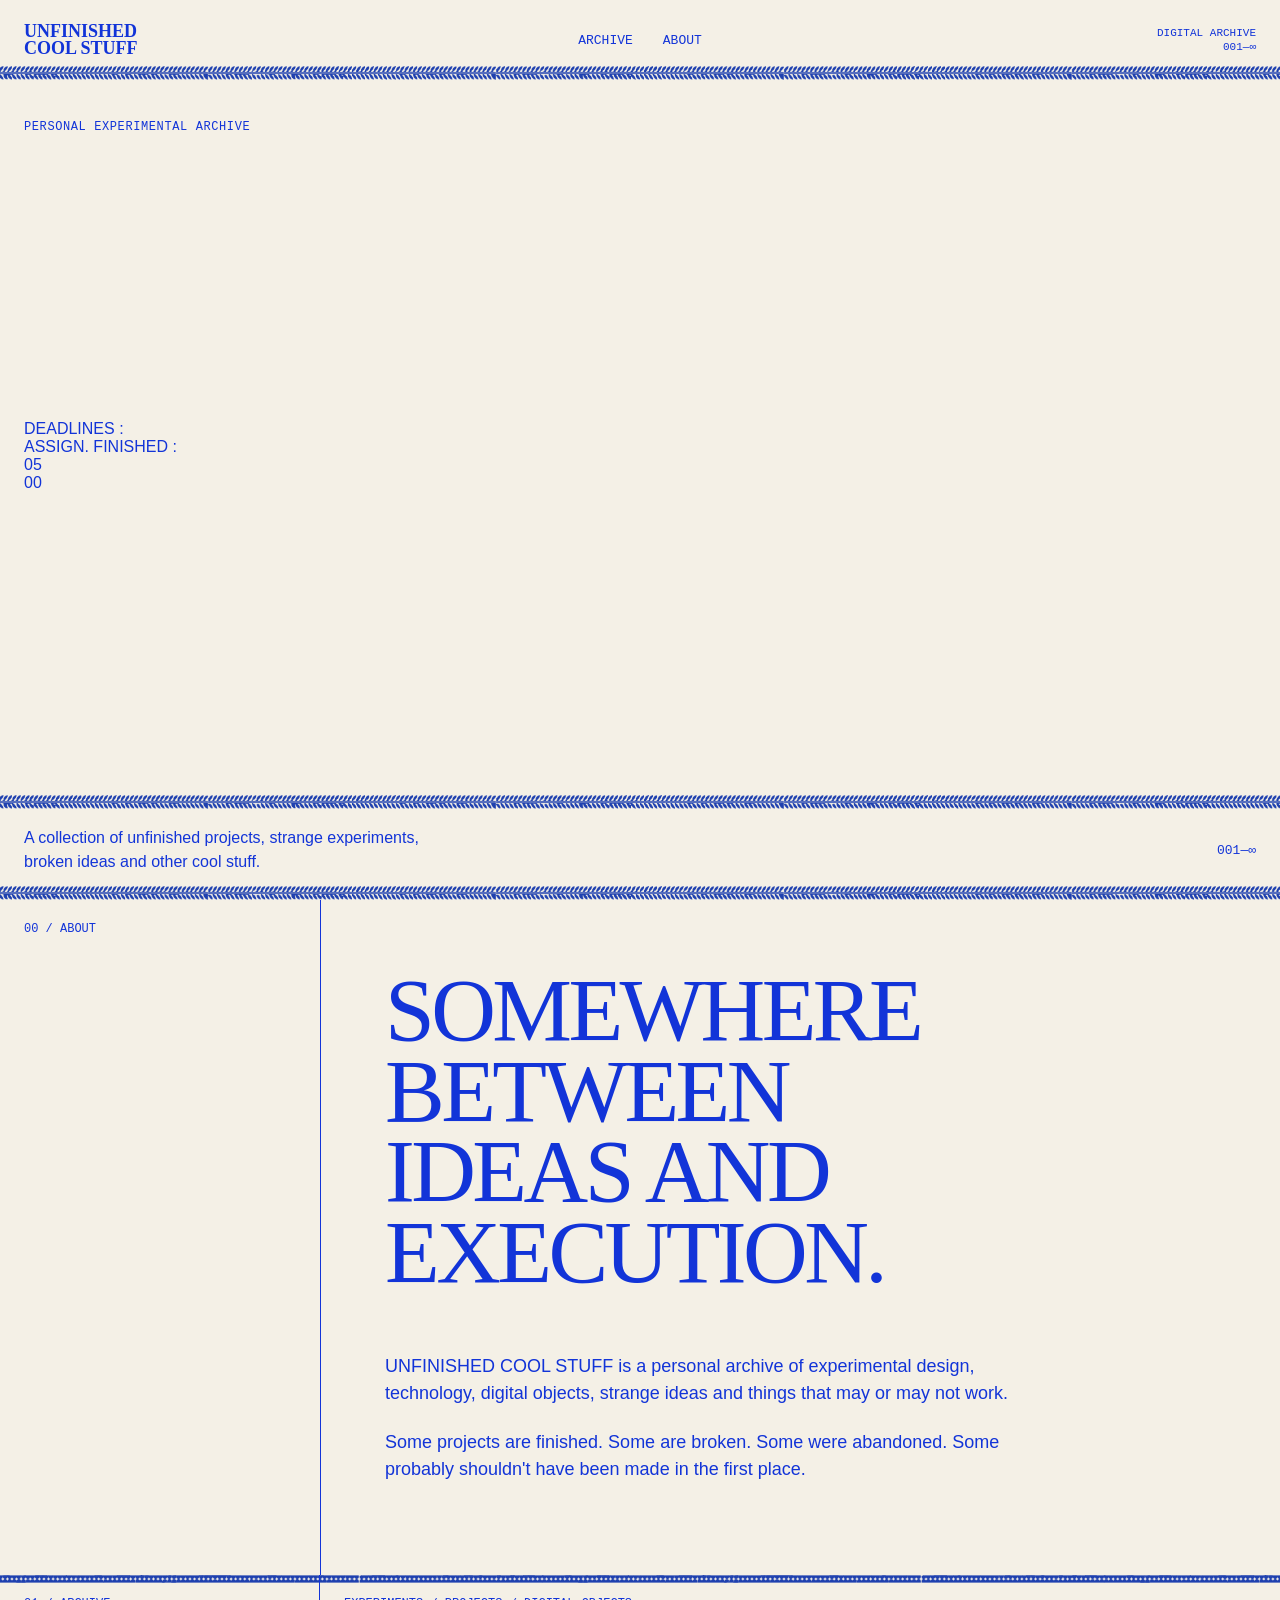
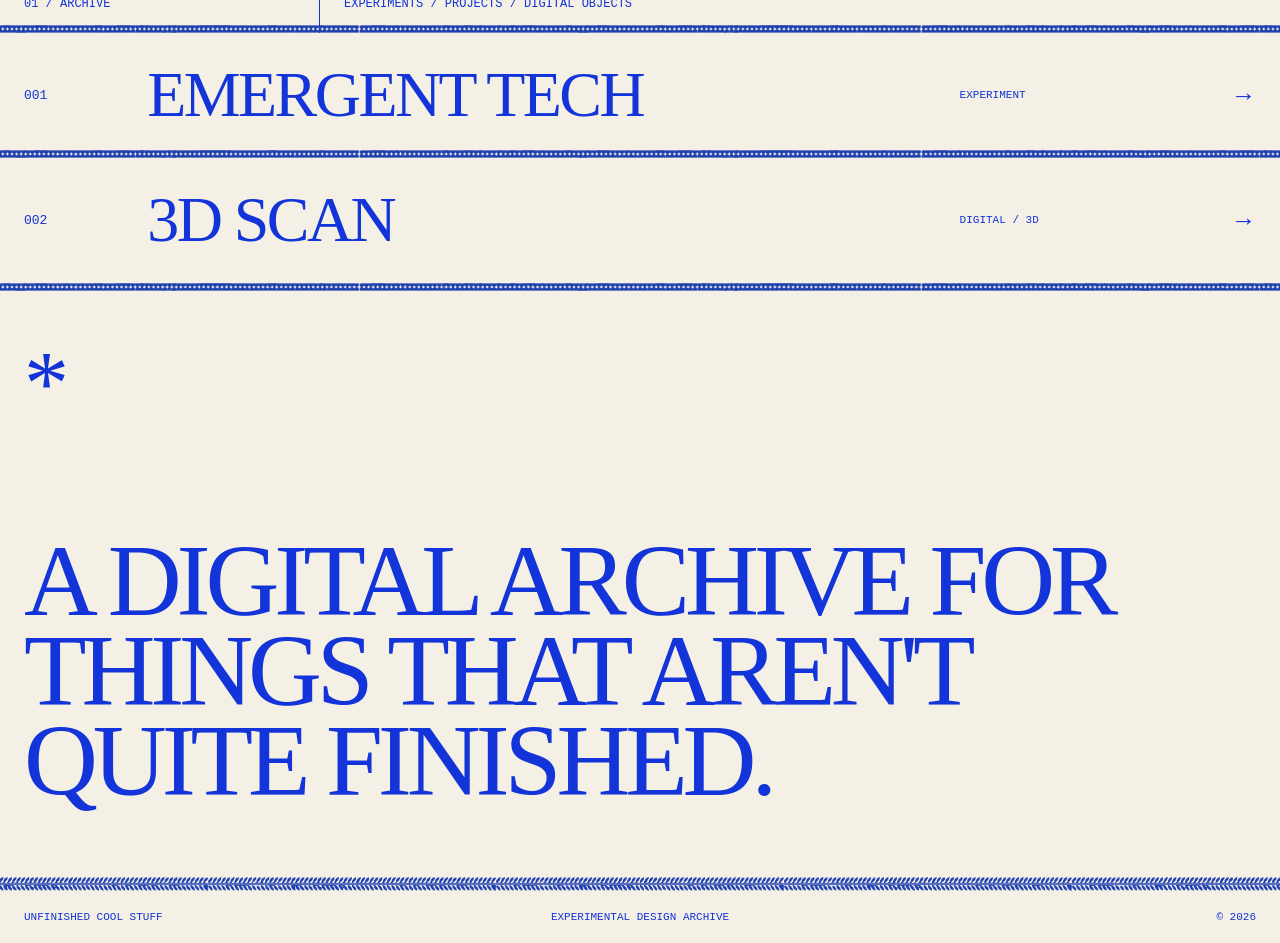
==== commit 010b06bc: "Fix HTML structure and update hero section" ====
--- a/index.html
+++ b/index.html
@@ -18,9 +18,9 @@
     <header class="site-header">
 
         <div class="site-logo">
-    UNFINISHED<br>
-    COOL STUFF
-</div>
+            UNFINISHED<br>
+            COOL STUFF
+        </div>
 
         <nav class="main-nav">
             <a href="#archive">ARCHIVE</a>
@@ -47,10 +47,19 @@
                 PERSONAL EXPERIMENTAL ARCHIVE
             </div>
 
-            <h1>
-    DEADLINES: 05 vs<br>
-    FINISHED ASSIN: 00
-</h1>
+            <div class="hero-stats">
+
+                <div class="hero-stat-labels">
+                    <div>DEADLINES :</div>
+                    <div>ASSIGN. FINISHED :</div>
+                </div>
+
+                <div class="hero-stat-numbers">
+                    <div>05</div>
+                    <div>00</div>
+                </div>
+
+            </div>
 
             <div class="hero-bottom">
 
@@ -82,9 +91,9 @@
             <div class="about-content">
 
                 <h2>
-    SOMEWHERE BETWEEN<br>
-    IDEAS AND EXECUTION.
-</h2>
+                    SOMEWHERE BETWEEN<br>
+                    IDEAS AND EXECUTION.
+                </h2>
 
                 <p>
                     UNFINISHED COOL STUFF is a personal archive
--- a/style.css
+++ b/style.css
@@ -136,7 +136,7 @@
 ========================================================= */
 
 .hero {
-    min-height: 720px;
+    min-height: 820px;
 
     padding: 40px 24px 35px;
 
@@ -174,9 +174,9 @@
 .hero h1 {
     font-family: Georgia, "Times New Roman", serif;
 
-    font-size: clamp(55px, 7vw, 120px);
-
-    line-height: 0.88;
+    font-size: clamp(70px, 9vw, 150px);
+
+    line-height: 1;
 
     letter-spacing: -0.06em;
 
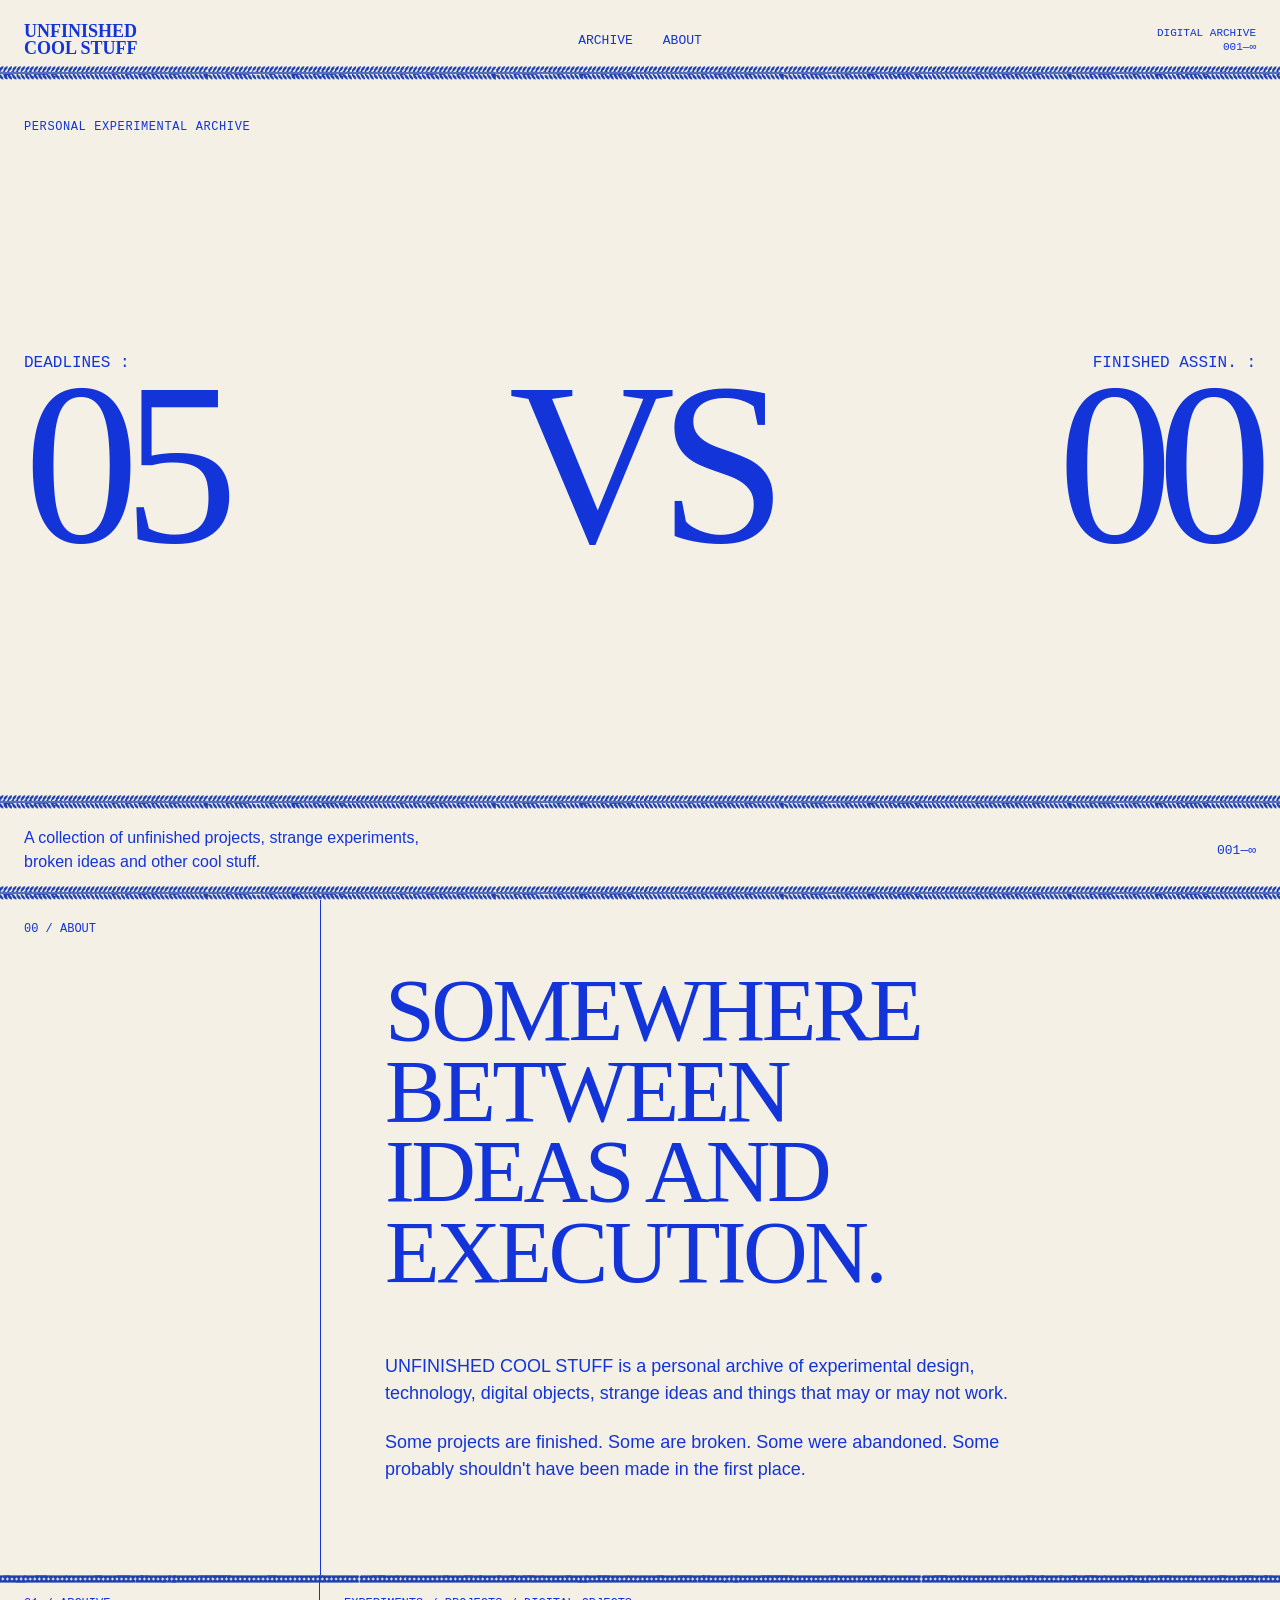
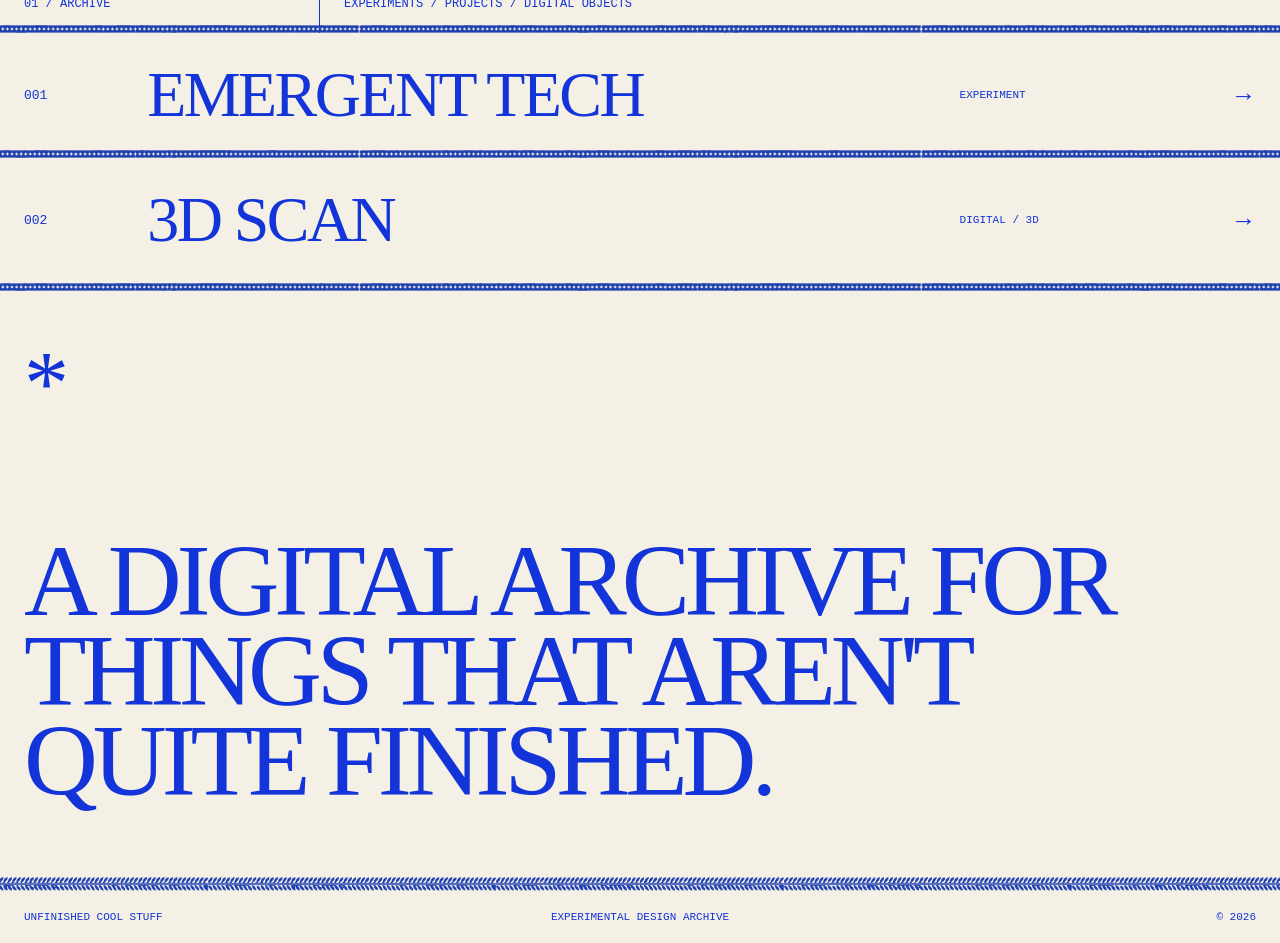
==== commit d891e2bc: "Format HTML document and update content" ====
--- a/index.html
+++ b/index.html
@@ -49,17 +49,18 @@
 
             <div class="hero-stats">
 
-                <div class="hero-stat-labels">
-                    <div>DEADLINES :</div>
-                    <div>ASSIGN. FINISHED :</div>
-                </div>
-
-                <div class="hero-stat-numbers">
-                    <div>05</div>
-                    <div>00</div>
-                </div>
-
-            </div>
+    <div class="hero-stat-labels">
+        <div>DEADLINES :</div>
+        <div>FINISHED ASSIN. :</div>
+    </div>
+
+    <div class="hero-stat-numbers">
+        <div>05</div>
+        <div class="hero-stat-vs">VS</div>
+        <div>00</div>
+    </div>
+
+</div>
 
             <div class="hero-bottom">
 
--- a/style.css
+++ b/style.css
@@ -147,6 +147,9 @@
     position: relative;
 }
 
+
+/* Bottom strip of the hero */
+
 .hero::after {
     content: "";
 
@@ -164,6 +167,7 @@
     background-size: auto var(--pattern-height);
 }
 
+
 .hero-label {
     font-family: "Courier New", monospace;
 
@@ -171,6 +175,70 @@
     letter-spacing: 0.05em;
 }
 
+
+/* =========================================================
+   HERO STATISTICS
+========================================================= */
+
+.hero-stats {
+    width: 100%;
+    max-width: 1400px;
+
+    margin: auto 0;
+
+    position: relative;
+}
+
+.hero-stat-labels {
+    width: 100%;
+
+    display: flex;
+    justify-content: space-between;
+    align-items: flex-end;
+
+    font-family: "Courier New", monospace;
+
+    font-size: 16px;
+    line-height: 1.2;
+}
+
+.hero-stat-labels div:first-child {
+    text-align: left;
+}
+
+.hero-stat-labels div:last-child {
+    text-align: right;
+}
+
+.hero-stat-numbers {
+    width: 100%;
+
+    display: flex;
+    justify-content: space-between;
+    align-items: baseline;
+
+    font-family: Georgia, "Times New Roman", serif;
+
+    font-size: clamp(140px, 18vw, 280px);
+
+    line-height: 0.8;
+
+    letter-spacing: -0.07em;
+}
+
+.hero-stat-numbers div:first-child {
+    text-align: left;
+}
+
+.hero-stat-numbers div:last-child {
+    text-align: right;
+}
+
+
+/* =========================================================
+   OLD HERO H1
+========================================================= */
+
 .hero h1 {
     font-family: Georgia, "Times New Roman", serif;
 
@@ -189,6 +257,11 @@
     margin-left: 12vw;
 }
 
+
+/* =========================================================
+   HERO BOTTOM
+========================================================= */
+
 .hero-bottom {
     display: flex;
 
@@ -200,6 +273,9 @@
 
     position: relative;
 }
+
+
+/* Restored strip above the description */
 
 .hero-bottom::before {
     content: "";
@@ -827,6 +903,30 @@
         padding: 30px 18px 42px;
     }
 
+
+    /* HERO STATISTICS */
+
+    .hero-stats {
+        width: 100%;
+
+        margin: auto 0;
+    }
+
+    .hero-stat-labels {
+        font-size: 12px;
+    }
+
+    .hero-stat-numbers {
+        font-size: clamp(90px, 24vw, 170px);
+
+        line-height: 0.82;
+
+        letter-spacing: -0.07em;
+    }
+
+
+    /* OLD HERO H1 */
+
     .hero h1 {
         font-size: 20vw;
     }
@@ -835,12 +935,20 @@
         margin-left: 5vw;
     }
 
+
+    /* HERO BOTTOM */
+
     .hero-bottom {
         flex-direction: column;
 
         align-items: flex-start;
 
         gap: 20px;
+    }
+
+    .hero-bottom::before {
+        left: -18px;
+        right: -18px;
     }
 
 
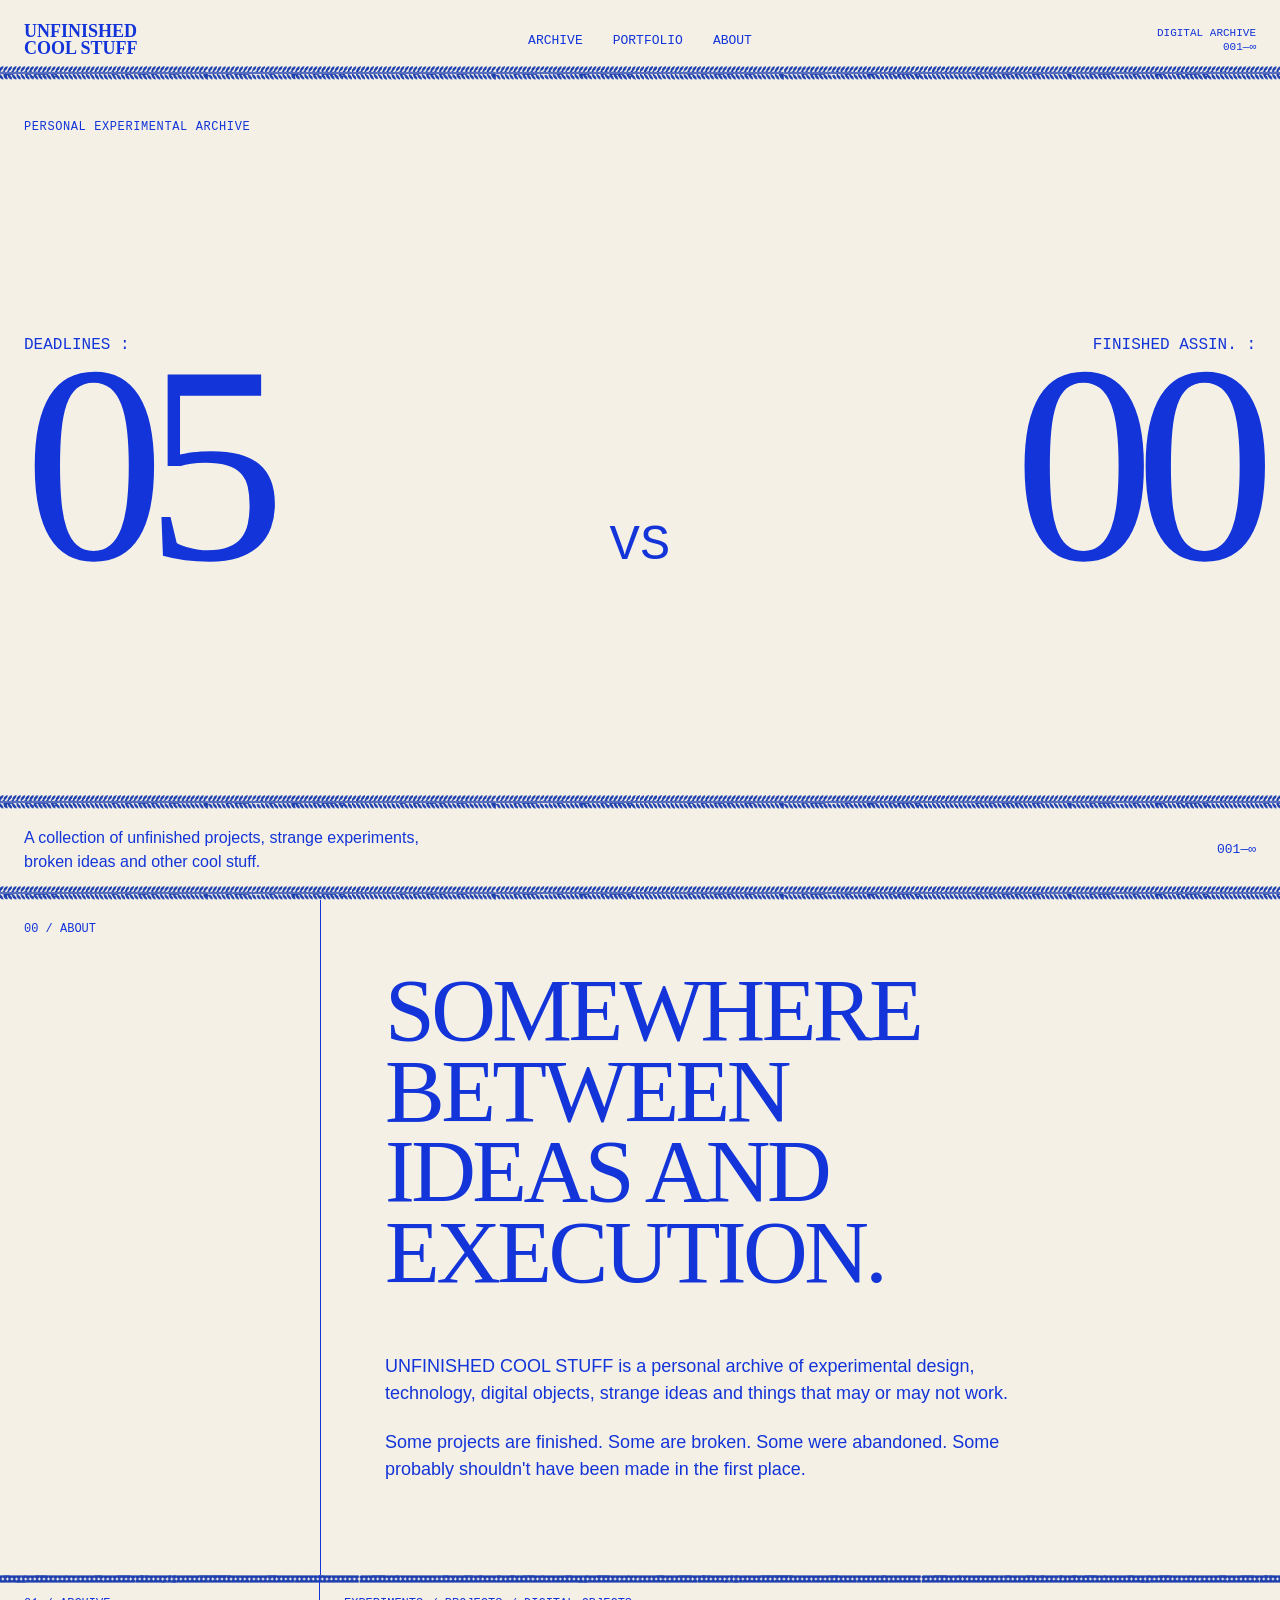
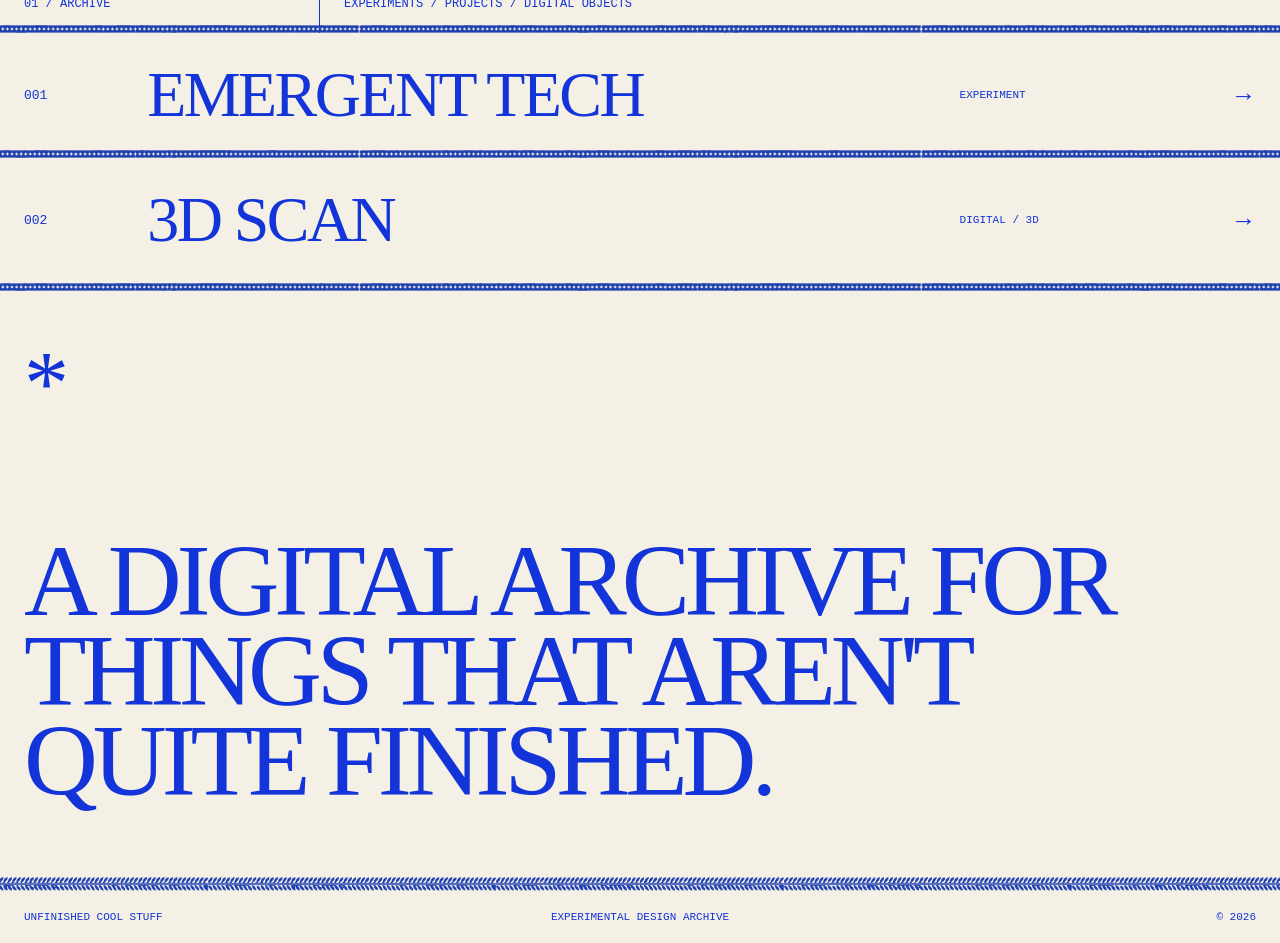
==== commit b98f234e: "Add portfolio navigation Updated navigation links and fixed formatting issues." ====
--- a/index.html
+++ b/index.html
@@ -23,9 +23,10 @@
         </div>
 
         <nav class="main-nav">
-            <a href="#archive">ARCHIVE</a>
-            <a href="#about">ABOUT</a>
-        </nav>
+    <a href="#archive">ARCHIVE</a>
+    <a href="portfolio.html">PORTFOLIO</a>
+    <a href="#about">ABOUT</a>
+</nav>
 
         <div class="site-meta">
             DIGITAL ARCHIVE<br>
--- a/style.css
+++ b/style.css
@@ -182,7 +182,7 @@
 
 .hero-stats {
     width: 100%;
-    max-width: 1400px;
+    max-width: 1600px;
 
     margin: auto 0;
 
@@ -213,15 +213,16 @@
 .hero-stat-numbers {
     width: 100%;
 
-    display: flex;
-    justify-content: space-between;
+    display: grid;
+    grid-template-columns: 1fr auto 1fr;
+
     align-items: baseline;
 
     font-family: Georgia, "Times New Roman", serif;
 
-    font-size: clamp(140px, 18vw, 280px);
-
-    line-height: 0.8;
+    font-size: clamp(170px, 22vw, 340px);
+
+    line-height: 0.78;
 
     letter-spacing: -0.07em;
 }
@@ -234,6 +235,17 @@
     text-align: right;
 }
 
+.hero-stat-vs {
+    font-family: "Courier New", monospace;
+
+    font-size: 0.18em;
+
+    letter-spacing: 0;
+
+    text-align: center;
+
+    padding: 0 20px;
+}
 
 /* =========================================================
    OLD HERO H1
